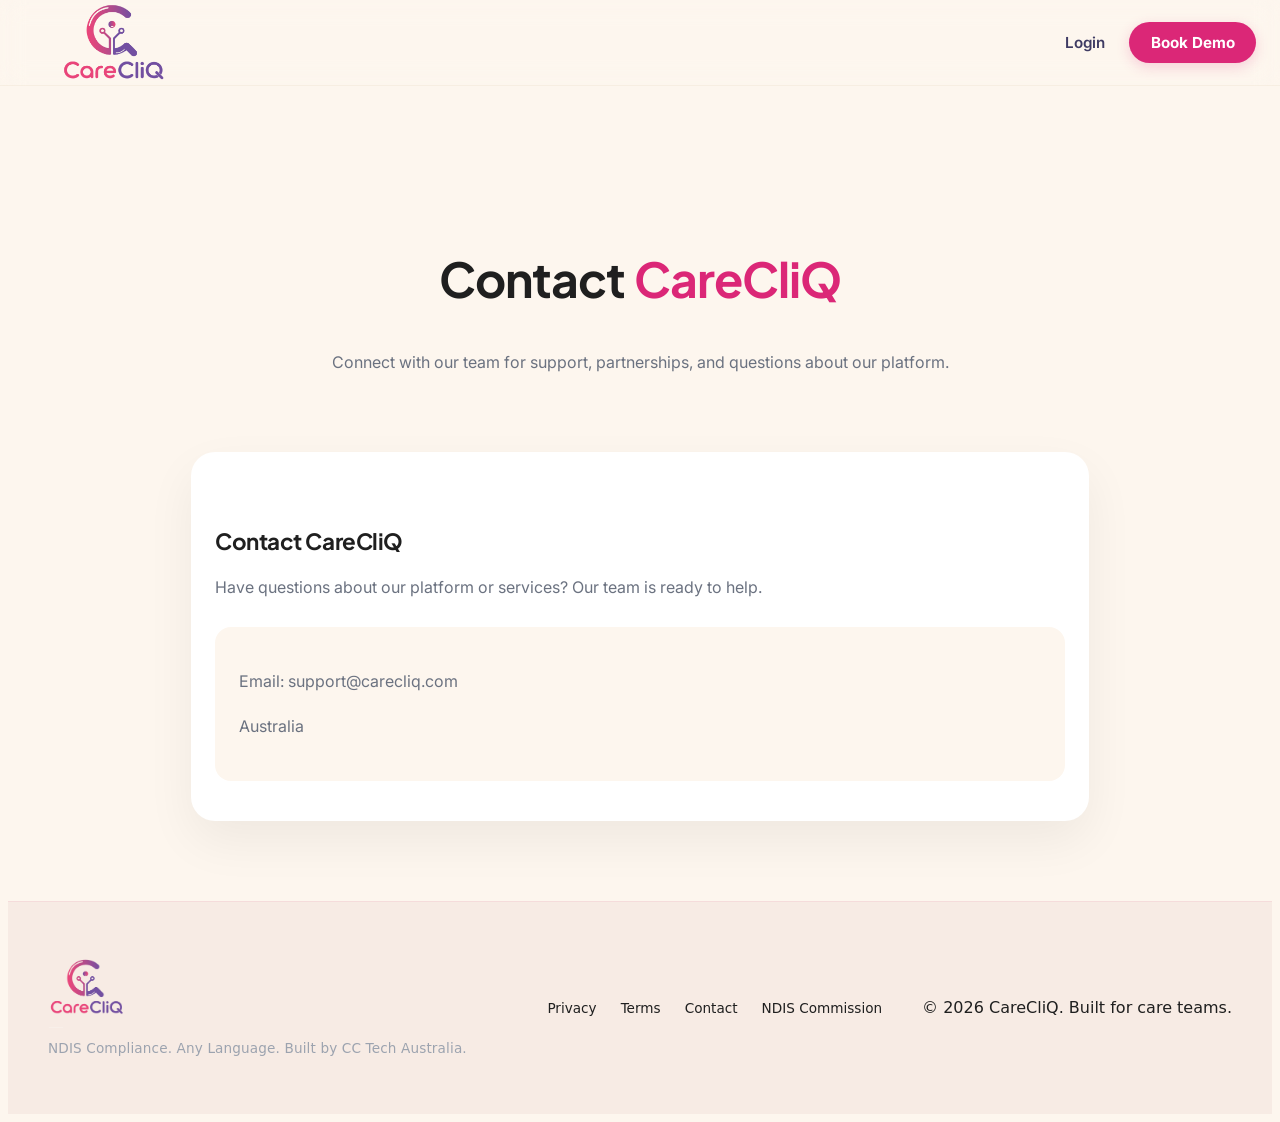
==== contact.html @ b4a58414 "Deploy CareCliQ frontend" ====
<!DOCTYPE html>
<html lang="en">
<head>
<meta charset="UTF-8">
<meta name="viewport" content="width=device-width, initial-scale=1.0">

<title>Privacy Policy | CareCliQ</title>

<link rel="stylesheet" href="styles.css">

<link href="https://fonts.googleapis.com/css2?family=Inter:wght@300;400;500;600&family=Plus+Jakarta+Sans:wght@400;500;600;700&display=swap" rel="stylesheet">

</head>

<body>

<header class="carecliq-master-header">
  <div class="header-container">
    
   <a href="#" class="header-logo" aria-label="CareCliQ Home">
    <img src="./images/logo2.png" alt="CareCliQ Logo" class="header-logo-img">
</a>
    <!-- Mobile Menu Hamburger Button Toggle Trigger -->
    <button class="mobile-menu-trigger" aria-label="Toggle Navigation Menu" aria-expanded="false" id="menuTrigger">
      <span class="hamburger-bar"></span>
      <span class="hamburger-bar"></span>
      <span class="hamburger-bar"></span>
    </button>
      
      <div class="nav-actions-right">
         <a href="login.html" class="btn-login-link">
    Login
  </a>

  <a href="book-demo.html" class="btn-action-pill">
    Book Demo
  </a>
      </div>
    </nav>

  </div>
</header>


<main class="info-page">

<section class="info-hero">

<h1>
Contact
<span>CareCliQ</span>
</h1>

<p>
Connect with our team for support, partnerships, and questions about our platform.
</p>

</section>

<section class="info-content">

<h2>Contact CareCliQ</h2>

<p>
Have questions about our platform or services? Our team is ready to help.
</p>


<div class="contact-card">

<p>
Email:
support@carecliq.com
</p>


<p>
Australia
</p>


</div>


</section>

</main>

<footer class="carecliq-master-footer">
  <div class="footer-container">
    
    <!-- Polished Left Layout Column Block -->
    <div class="footer-left-brand">

      <a href="#" class="footer-logo" aria-label="CareCliQ Home">
        <img src="./images/logo2.png" alt="CareCliQ Logo" class="footer-logo-img">
      </a>

      <span class="footer-em-dash">&mdash;</span>

      <p class="footer-compliance-text">
        NDIS Compliance. Any Language. Built by CC Tech Australia.
      </p>

    </div>

    <!-- Right Navigation Links & Copyright -->
    <div class="footer-right-links">
     <nav class="footer-nav" aria-label="Footer Links">
  <a href="privacy.html">Privacy</a>
  <a href="terms.html">Terms</a>
  <a href="contact.html">Contact</a>
  <a href="ndis-commission.html" class="highlight-link">NDIS Commission</a>
</nav>

      <div class="footer-bottom">
        <p>&copy; 2026 CareCliQ. Built for care teams.</p>
      </div>
    </div>

  </div>
</footer>

</body>
</html>
---- styles.css ----
body {
  scroll-behavior: smooth;
}

html {
  scroll-behavior: smooth;
}
.section {
  opacity: 0;
  transform: translateY(24px);
  transition: all 0.8s ease;
}

.section.show {
  opacity: 1;
  transform: translateY(0);
}

.card-hover {
  transition: all 0.3s ease;
}

.card-hover:hover {
  transform: translateY(-6px);
}

.card-hover {
  transition: all 0.35s ease;
}

.card-hover:hover {
  transform: translateY(-8px);
  box-shadow: 0 20px 40px rgba(0,0,0,0.08);
}

body {
  font-family: Inter, system-ui;
  background: #FDF6EE;
  color: #1F1F1F;
}

section {
  scroll-margin-top: 100px;
}

section {
  padding-top: 7rem;
  padding-bottom: 7rem;
}

h1, h2, h3 {
  letter-spacing: -0.02em;
}

p {
  line-height: 1.7;
}

.card-hover {
  transition: all 0.25s ease;
}

.card-hover:hover {
  transform: translateY(-4px);
}

html {
  scroll-behavior: smooth;
}

body {
  -webkit-font-smoothing: antialiased;
  -moz-osx-font-smoothing: grayscale;
  background: #FDF6EE;
  color: #1F1F1F;
}

.card-hover{
    transition: all .35s ease;
}

.card-hover:hover{
    transform: translateY(-8px);
    box-shadow:0 20px 40px rgba(0,0,0,.08);
}

@keyframes float{

0%{
transform:translateY(0px);
}

50%{
transform:translateY(-8px);
}

100%{
transform:translateY(0px);
}

}

.hero-image{

animation:float 6s ease-in-out infinite;

}

.fade-up{

opacity:0;

transform:translateY(40px);

transition:1s;

}

.fade-up.show{

opacity:1;

transform:translateY(0);

}

button{

transition:.3s;

}

button:hover{

transform:translateY(-2px);

}

/* Hero Container Configuration */
.hero-container {
  position: relative;
  width: 100%;
  min-height: 100vh;
  display: flex;
  align-items: center;
  justify-content: center;
  padding: 2rem;
  box-sizing: border-box;
  overflow: hidden;
  font-family: 'Segoe UI', Tahoma, Geneva, Verdana, sans-serif; /* Fallback font */
}

/* Background Video Sizing */
.bg-video {
  position: absolute;
  top: 0;
  left: 0;
  width: 100%;
  height: 100%;
  object-fit: cover;
  z-index: -2;
}

/* Tinted Mask for Professional Contrast */
.video-overlay {
  position: absolute;
  top: 0;
  left: 0;
  width: 100%;
  height: 100%;
  background: linear-gradient(135deg, rgba(15, 23, 42, 0.9) 30%, rgba(15, 23, 42, 0.6) 100%);
  z-index: -1;
}

/* Content Frame */
.hero-content {
  max-width: 900px;
  width: 100%;
  text-align: center;
  padding: 1rem;
  color: #ffffff;
}

/* Typography Scale */
.brand-tag {
  color: #ec4899; /* Pink Accent color from your palette */
  font-size: 0.875rem;
  text-transform: uppercase;
  letter-spacing: 0.15em;
  font-weight: 700;
  margin-bottom: 1.5rem;
}

.hero-heading {
  font-size: clamp(2.5rem, 5vw, 4.5rem); /* Responsive sizing for desktop & mobile */
  font-weight: 800;
  line-height: 1.15;
  letter-spacing: -0.02em;
  margin-bottom: 1.5rem;
}

/* Color Gradient Accent for Keywords */
.hero-heading span {
  background: linear-gradient(to right, #38bdf8, #ec4899);
  -webkit-background-clip: text;
  -webkit-text-fill-color: transparent;
}

.hero-description {
  font-size: clamp(1.1rem, 2vw, 1.25rem);
  line-height: 1.7;
  color: #cbd5e1; /* Soft gray for comfortable reading over video */
  max-width: 720px;
  margin: 0 auto 2.5rem auto;
}

/* Button UI Components */
.cta-group {
  display: flex;
  gap: 1rem;
  justify-content: center;
  flex-wrap: wrap;
}

.btn {
  display: inline-block;
  padding: 0.875rem 2rem;
  font-size: 1rem;
  font-weight: 600;
  border-radius: 50px;
  text-decoration: none;
  transition: all 0.2s ease-in-out;
}

.btn-primary {
  background-color: #ec4899;
  color: #ffffff;
  box-shadow: 0 4px 14px rgba(236, 72, 153, 0.4);
}

.btn-primary:hover {
  background-color: #db2777;
  transform: translateY(-2px);
}

.btn-secondary {
  background-color: rgba(255, 255, 255, 0.1);
  color: #ffffff;
  backdrop-filter: blur(4px);
  border: 1px solid rgba(255, 255, 255, 0.2);
}

.btn-secondary:hover {
  background-color: rgba(255, 255, 255, 0.2);
  transform: translateY(-2px);
}

/* Base Layout and Typography Wrap */
.features-section {
  max-width: 1140px;
  margin: 0 auto;
  padding: 5rem 2rem;
  font-family: 'Segoe UI', Tahoma, Geneva, Verdana, sans-serif;
}

/* Header Text Styles */
.section-header {
  text-align: center;
  max-width: 720px;
  margin: 0 auto 4rem auto;
}

.section-tag {
  color: #db2777; /* CareCliQ Brand Pink Accent */
  font-size: 0.85rem;
  text-transform: uppercase;
  letter-spacing: 0.12em;
  font-weight: 700;
  margin-bottom: 1rem;
}

.section-title {
  font-size: clamp(2rem, 3.5vw, 2.5rem);
  font-weight: 700;
  color: #0f172a; /* Soft Charcoal */
  line-height: 1.25;
  margin-bottom: 1.25rem;
  letter-spacing: -0.01em;
}

.section-subtitle {
  font-size: 1.1rem;
  color: #475569;
  line-height: 1.6;
}

/* Main Cards Stack Setup */
.cards-grid {
  display: flex;
  flex-direction: column;
  gap: 3.5rem; /* Spacious grid gaps for clean separation */
}

/* Card Wrapper Layout Structure */
.feature-card {
  display: grid;
  grid-template-columns: 1.1fr 0.9fr;
  gap: 4rem;
  background-color: #ffffff; /* Floating White Cards */
  border: 1px solid rgba(219, 39, 119, 0.08); /* Tiny pink border hue */
  border-radius: 20px;
  padding: 3.5rem;
  align-items: center;
  box-shadow: 0 10px 40px -10px rgba(15, 23, 42, 0.04), 0 1px 3px rgba(15, 23, 42, 0.02);
  transition: transform 0.4s cubic-bezier(0.16, 1, 0.3, 1), box-shadow 0.4s ease;
}

/* Professional Card Hover Dynamics */
.feature-card:hover {
  transform: translateY(-5px);
  box-shadow: 0 20px 50px -12px rgba(15, 23, 42, 0.08);
}

/* Alternating Grid Arrangement Rules (Odd / Even flips) */
.feature-card:nth-child(even) {
  grid-template-columns: 0.9fr 1.1fr;
}
.feature-card:nth-child(even) .card-info {
  grid-column: 2;
}
.feature-card:nth-child(even) .card-video-frame {
  grid-column: 1;
  grid-row: 1;
}

/* Card Content Details */
.card-info {
  display: flex;
  flex-direction: column;
  align-items: flex-start;
}

.icon-badge {
  width: 44px;
  height: 44px;
  border-radius: 10px;
  display: flex;
  align-items: center;
  justify-content: center;
  margin-bottom: 1.5rem;
}

.icon-badge svg {
  width: 22px;
  height: 22px;
}

.icon-pink {
  background-color: rgba(219, 39, 119, 0.1);
  color: #db2777;
}

.icon-green {
  background-color: rgba(22, 163, 74, 0.1);
  color: #16a34a;
}

.icon-blue {
  background-color: rgba(37, 99, 235, 0.1);
  color: #2563eb;
}

.card-heading {
  font-size: 1.5rem;
  font-weight: 700;
  color: #0f172a;
  line-height: 1.3;
  margin-bottom: 1rem;
  letter-spacing: -0.01em;
}

.card-description {
  font-size: 1rem;
  color: #475569;
  line-height: 1.65;
  margin-bottom: 2rem;
}

/* Soft Pill Tags */
.badge {
  display: inline-block;
  padding: 0.45rem 1.1rem;
  font-size: 0.75rem;
  font-weight: 700;
  text-transform: uppercase;
  letter-spacing: 0.05em;
  border-radius: 30px;
  background-color: rgba(219, 39, 119, 0.08);
  color: #db2777;
  border: 1px solid rgba(219, 39, 119, 0.2);
}

/* Video Frame Viewports */
.card-video-frame {
  position: relative;
  width: 100%;
  aspect-ratio: 4 / 3;
  background-color: #f8fafc;
  border-radius: 12px;
  overflow: hidden;
  border: 1px solid rgba(15, 23, 42, 0.06);
}

.card-video-frame video {
  width: 100%;
  height: 100%;
  object-fit: cover;
  display: block;
}

/* Mobile Breakpoints */
@media (max-width: 968px) {
  .feature-card, .feature-card:nth-child(even) {
    grid-template-columns: 1fr;
    padding: 2.5rem;
    gap: 2.5rem;
  }
  
  .feature-card:nth-child(even) .card-info {
    grid-column: 1;
  }
  
  .feature-card:nth-child(even) .card-video-frame {
    grid-column: 1;
    grid-row: auto;
  }
}

/* Section Canvas Layout Configuration */
.process-section {
  max-width: 1140px;
  margin: 0 auto;
  padding: 6rem 2rem;
  font-family: 'Segoe UI', Tahoma, Geneva, Verdana, sans-serif;
}

/* Header Typography Arrangement */
.process-header {
  text-align: center;
  margin-bottom: 5rem;
}

.process-tag {
  color: #db2777; /* CareCliQ Brand Pink Accent */
  font-size: 0.85rem;
  text-transform: uppercase;
  letter-spacing: 0.15em;
  font-weight: 700;
  margin-bottom: 0.75rem;
}

.process-title {
  font-size: clamp(2.25rem, 4vw, 3rem);
  font-weight: 700;
  color: #0f172a; /* Clean deep slate text color */
  letter-spacing: -0.01em;
}

/* Vertical Stacking Engine Track */
.steps-stack-track {
  display: flex;
  flex-direction: column;
  /* Adds plenty of scroll runway runway space so cards stay visible as you scroll */
  gap: 12vh; 
  padding-bottom: 10vh;
}

/* Outer Sticky Frame Wrapper */
.step-card-wrapper {
  position: sticky;
  /* Sets the dynamic top padding where cards lock and stack as you scroll down */
  top: 15vh; 
  width: 100%;
}

/* Split-Screen Card Structure Inside the Stacking Stack */
.step-card-inner {
  display: grid;
  grid-template-columns: 1fr 1fr; /* Balanced 50/50 visual distribution */
  gap: 3.5rem;
  background-color: #ffffff; /* Premium white floating card */
  border: 1px solid rgba(219, 39, 119, 0.06);
  border-radius: 24px;
  padding: 3rem;
  align-items: center;
  /* Premium drop shadow system to give depth to stacked frames */
  box-shadow: 0 30px 60px -15px rgba(15, 23, 42, 0.05),
              0 1px 3px rgba(15, 23, 42, 0.01);
}

/* Card Content Details Layout */
.step-card-content {
  display: flex;
  gap: 1.5rem;
  align-items: flex-start;
}

/* Large Sequence Digits */
.step-number {
  font-size: 2.5rem;
  font-weight: 800;
  color: rgba(219, 39, 119, 0.18); /* Elegant, soft dark pink sequence label */
  line-height: 1;
}

.step-heading {
  font-size: 1.4rem;
  font-weight: 700;
  color: #0f172a;
  margin-bottom: 0.75rem;
  letter-spacing: -0.01em;
}

.step-description {
  font-size: 1rem;
  color: #475569;
  line-height: 1.65;
}

/* Individual Video Viewports Built-In per Card */
.step-card-video {
  position: relative;
  width: 100%;
  aspect-ratio: 16 / 10; /* Sleek, wide landscape framing for desktop screenshots */
  background-color: #f8fafc;
  border-radius: 14px;
  overflow: hidden;
  border: 1px solid rgba(15, 23, 42, 0.06);
}

.step-card-video video {
  width: 100%;
  height: 100%;
  object-fit: cover;
  display: block;
}

/* Soft fine premium highlight framing stroke */
.video-accent-glow {
  position: absolute;
  inset: 0;
  border-radius: 14px;
  border: 1px solid rgba(219, 39, 119, 0.06);
  pointer-events: none;
}

/* Responsive Adaptive Fluid Rules for Smartphones */
@media (max-width: 968px) {
  .steps-stack-track {
    gap: 2.5rem;
    padding-bottom: 0;
  }
  
  /* Disable the sticky overlay card stacking logic on mobile screens to safeguard content truncation */
  .step-card-wrapper {
    position: relative;
    top: 0;
  }
  
  .step-card-inner {
    grid-template-columns: 1fr; /* Flips card internal structure to vertical columns */
    padding: 2.25rem;
    gap: 2rem;
  }
  
  .step-card-content {
    gap: 1.25rem;
  }
}

/* Container holding the background video and content */
.story-video-hero {
  position: relative;
  width: 100%;
  min-height: 100vh; /* Takes full window height */
  display: flex;
  align-items: center;
  justify-content: center;
  padding: 4rem 2rem;
  box-sizing: border-box;
  overflow: hidden;
  font-family: 'Segoe UI', Tahoma, Geneva, Verdana, sans-serif;
}

/* Background Video Setup */
.story-bg-video {
  position: absolute;
  top: 0;
  left: 0;
  width: 100%;
  height: 100%;
  object-fit: cover; /* Forces video to crop cleanly without stretching */
  z-index: -2;
}

/* Tinted Contrast Mask */
.story-video-overlay {
  position: absolute;
  top: 0;
  left: 0;
  width: 100%;
  height: 100%;
  /* Deep blend from 92% slate to 70% slate to ensure readability of white text */
  background: linear-gradient(135deg, rgba(15, 23, 42, 0.92) 30%, rgba(15, 23, 42, 0.7) 100%);
  z-index: -1;
}

/* Content Wrapper (Reduced Width for Elegant Vertical Line Breakups) */
.story-content-box {
  max-width: 680px; /* Snug width to make large typography look premium */
  width: 100%;
  text-align: center;
  color: #ffffff; /* Flipped to white for dark video backdrop */
}

/* Typography Scale */
.story-tag {
  color: #ec4899; /* Core CareCliQ pink tint */
  font-size: 0.85rem;
  text-transform: uppercase;
  letter-spacing: 0.15em;
  font-weight: 700;
  margin-bottom: 1.5rem;
}

.story-heading {
  font-size: clamp(2.25rem, 4.5vw, 3.75rem); /* Dynamically shrinks cleanly on mobile screens */
  font-weight: 800;
  line-height: 1.15;
  letter-spacing: -0.02em;
  margin-bottom: 2rem;
}

/* Highlight dynamic splash keyword color accent */
.story-heading span {
  background: linear-gradient(to right, #38bdf8, #ec4899);
  -webkit-background-clip: text;
  -webkit-text-fill-color: transparent;
}

/* Double Copy Block Sizing */
.story-paragraphs {
  display: flex;
  flex-direction: column;
  gap: 1.25rem; /* Separates the two narrative copy paragraphs smoothly */
  max-width: 580px;
  margin: 0 auto;
}

.story-paragraphs p {
  font-size: clamp(1rem, 1.8vw, 1.15rem);
  line-height: 1.7;
  color: #cbd5e1; /* Soft gray for high reading comfort over videos */
}

/* Responsive Adaptive Sizing Overrides */
@media (max-width: 768px) {
  .story-video-hero {
    padding: 3rem 1.5rem;
    min-height: auto; /* Drops full vertical height requirement on small mobile windows */
  }
  
  .story-paragraphs p {
    text-align: left; /* Left aligning long stories makes it much easier to read on mobile screens */
  }
}

/* Base Layout and Workspace Wrapper */
.roles-section {
  max-width: 1140px;
  margin: 0 auto;
  padding: 5rem 2rem;
  font-family: 'Segoe UI', Tahoma, Geneva, Verdana, sans-serif;
}

/* Header Text Styles */
.roles-header {
  text-align: center;
  max-width: 800px;
  margin: 0 auto 4.5rem auto;
}

.roles-tag {
  color: #db2777;
  font-size: 0.85rem;
  text-transform: uppercase;
  letter-spacing: 0.15em;
  font-weight: 700;
  margin-bottom: 1.25rem;
}

.roles-title {
  font-size: clamp(2.25rem, 4.5vw, 3.25rem);
  font-weight: 700;
  color: #0f172a;
  line-height: 1.15;
  letter-spacing: -0.02em;
}

/* Two Column Layout Grid */
.roles-grid {
  display: grid;
  grid-template-columns: 1fr 1fr;
  gap: 2.5rem;
  margin-bottom: 3.5rem;
}

/* Unified Card Configurations */
.role-card {
  background-color: #ffffff;
  border-radius: 28px;
  overflow: hidden;
  box-shadow: 0 10px 30px -10px rgba(15, 23, 42, 0.04);
  transition: transform 0.3s ease, box-shadow 0.3s ease;
}

.role-card:hover {
  transform: translateY(-4px);
  box-shadow: 0 20px 40px -15px rgba(15, 23, 42, 0.08);
}

.card-blue {
  border: 1px solid rgba(37, 99, 235, 0.12);
}

.card-pink {
  border: 1px solid rgba(219, 39, 119, 0.12);
}

/* Image Presentation Area */
.card-image-wrapper {
  width: 100%;
  aspect-ratio: 16 / 9;
  overflow: hidden;
  background-color: #e2e8f0;
}

.card-img {
  width: 100%;
  height: 100%;
  object-fit: cover;
  display: block;
}

/* Content Details Space */
.card-body {
  padding: 3rem 2.5rem;
}

.role-heading {
  font-size: 1.75rem;
  font-weight: 700;
  margin-bottom: 0.5rem;
  letter-spacing: -0.01em;
}

.heading-blue {
  color: #2563eb;
}

.heading-pink {
  color: #db2777;
}

.role-subheading {
  font-size: 1rem;
  color: #64748b;
  margin-bottom: 2.5rem;
}

/* Checklist Styling */
.features-list {
  list-style: none;
  padding: 0;
  margin: 0;
  display: flex;
  flex-direction: column;
  gap: 1.25rem;
}

.list-item {
  display: flex;
  align-items: center; /* Vertically centers the text with the rounded boundary box */
  gap: 1.15rem;
  font-size: 1.05rem;
  color: #334155;
  line-height: 1.4;
}

/* 🎯 The New Bullet Boundary Container */
.icon-boundary {
  width: 28px;
  height: 28px;
  border-radius: 50%;
  display: flex;
  align-items: center;
  justify-content: center;
  flex-shrink: 0; /* Prevents circles from compressing on smaller dimensions */
}

/* Color Backdrops with Soft Opacity */
.boundary-blue {
  background-color: rgba(37, 99, 235, 0.08);
  color: #2563eb;
}

.boundary-pink {
  background-color: rgba(219, 39, 119, 0.08);
  color: #db2777;
}

.check-icon {
  width: 14px;
  height: 14px;
}

/* Bottom Privacy Note Styling */
.roles-disclaimer {
  text-align: center;
  font-size: 0.95rem;
  color: #64748b;
  font-style: italic;
  max-width: 800px;
  margin: 0 auto;
  line-height: 1.6;
}

/* Mobile Breakpoints */
@media (max-width: 968px) {
  .roles-grid {
    grid-template-columns: 1fr;
    gap: 2rem;
    margin-bottom: 2.5rem;
  }

  .card-body {
    padding: 2.25rem 1.75rem;
  }
}

:root {
  --bg-cream: #faf6f0;
  --brand-pink: #db2777;
  --text-dark: #1e1b4b;
  --text-muted: #4b5563;
  --card-shadow: 0 20px 40px -10px rgba(30, 27, 75, 0.05), 0 1px 3px 0 rgba(0, 0, 0, 0.01);
}

.carecliq-scatter-section {
  padding: 100px 24px;
  font-family: system-ui, -apple-system, sans-serif;
  /* CRITICAL FIX: Removed overflow: hidden to stop clipping sticky components */
}

.scatter-container {
  max-width: 1200px;
  margin: 0 auto;
  display: grid;
  grid-template-columns: 320px 1fr;
  gap: 64px;
  align-items: start;
}

/* Left Sidebar Text Header */
.scatter-sticky-sidebar {
  position: sticky;
  top: 120px;
  z-index: 10;
}

.scatter-sticky-sidebar .sub-badge {
  color: var(--brand-pink);
  font-size: 0.85rem;
  font-weight: 700;
  text-transform: uppercase;
  letter-spacing: 0.1em;
  display: inline-block;
  margin-bottom: 12px;
}

.scatter-sticky-sidebar h2 {
  font-size: 2.5rem;
  color: var(--text-dark);
  font-weight: 800;
  margin: 0 0 16px 0;
  line-height: 1.1;
}

.scatter-sticky-sidebar p {
  color: var(--text-muted);
  font-size: 1rem;
  line-height: 1.6;
}

/* Right Column: Natural Flow Container */
.scatter-runway {
  display: flex;
  flex-direction: column;
  gap: 32px; /* Smooth, natural spacing between the cards */
  width: 100%;
}

/* Base Card Styling - Compact Size Lock */
.scatter-card {
  background: #ffffff;
  border-radius: 20px;
  padding: 32px;
  box-shadow: var(--card-shadow);
  border: 1px solid rgba(0, 0, 0, 0.02);
  width: 100%;
  max-width: 620px; /* Locks card size neatly */
  box-sizing: border-box;
  display: grid;
  grid-template-columns: 150px 1fr;
  gap: 24px;
  align-items: center;
  
  /* Smooth scroll transformation properties */
  opacity: 0;
  transform: translateY(40px);
  transition: all 0.6s cubic-bezier(0.215, 0.61, 0.355, 1);
}

/* Scattered alignment rules when cards arrive */
.scatter-card.visible.card-pos-1 {
  opacity: 1;
  transform: translateX(0) translateY(0);
}

.scatter-card.visible.card-pos-2 {
  opacity: 1;
  transform: translateX(40px) translateY(0); /* Shifts second card nicely to the right */
  margin-left: auto;
}

.scatter-card.visible.card-pos-3 {
  opacity: 1;
  transform: translateX(-20px) translateY(0); /* Shifts third card slightly to the left */
}

/* Inner Layout Components */
.card-visual-wrapper { display: flex; flex-direction: column; gap: 12px; }
.avatar-placeholder { width: 100%; aspect-ratio: 1 / 1; border-radius: 12px; background-color: #e5e7eb; }

.play-audio-btn {
  background: var(--bg-cream); border: 1px solid rgba(0, 0, 0, 0.05);
  padding: 8px 12px; border-radius: 30px; display: flex;
  align-items: center; justify-content: space-between; cursor: pointer;
  font-size: 0.75rem; font-weight: 600; color: var(--text-dark);
}

.play-icon-dot {
  background: var(--brand-pink); color: #ffffff; width: 16px; height: 16px;
  border-radius: 50%; display: flex; align-items: center; justify-content: center; font-size: 0.5rem;
}

.story-main-quote { font-size: 1.05rem; line-height: 1.5; color: var(--text-dark); font-weight: 500; margin: 0 0 12px 0; }
.profile-attribution h3 { font-size: 1rem; margin: 0 0 2px 0; color: var(--text-dark); }
.profile-attribution p { font-size: 0.8rem; color: var(--text-muted); margin: 0; }

/* Responsive break for small screens */
@media (max-width: 968px) {
  .scatter-container { grid-template-columns: 1fr; gap: 40px; }
  .scatter-card { grid-template-columns: 1fr; max-width: 100%; transform: none !important; opacity: 1 !important; margin-left: 0 !important; }
}

.carecliq-scatter-section {
  background-color: var(--bg-cream);
  padding: 100px 24px;
  font-family: system-ui, -apple-system, sans-serif;
}

.scatter-container {
  max-width: 1200px;
  margin: 0 auto;
  display: grid;
  grid-template-columns: 320px 1fr;
  gap: 64px;
  align-items: start;
}

/* Sidebar Styling */
.scatter-sticky-sidebar {
  position: sticky;
  top: 120px;
  z-index: 10;
}

.scatter-sticky-sidebar .sub-badge {
  color: var(--brand-pink);
  font-size: 0.85rem;
  font-weight: 700;
  text-transform: uppercase;
  letter-spacing: 0.1em;
  display: inline-block;
  margin-bottom: 12px;
}

.scatter-sticky-sidebar h2 {
  font-size: 2.5rem;
  color: var(--text-dark);
  font-weight: 800;
  margin: 0 0 16px 0;
  line-height: 1.1;
}

.scatter-sticky-sidebar p {
  color: var(--text-muted);
  font-size: 1rem;
  line-height: 1.6;
}

.scatter-runway {
  display: flex;
  flex-direction: column;
  gap: 32px;
  width: 100%;
}

/* Base Card Configuration */
.scatter-card {
  background: #ffffff;
  border-radius: 20px;
  padding: 32px;
  box-shadow: var(--human-shadow);
  border: 1px solid rgba(139, 92, 26, 0.04);
  width: 100%;
  max-width: 620px;
  box-sizing: border-box;
  display: grid;
  grid-template-columns: 150px 1fr;
  gap: 24px;
  align-items: center;
  cursor: pointer;
  
  /* Initial scroll targets before intersection loads */
  opacity: 0;
  transform: translateY(40px);
  
  /* Triple-property transition handles scroll entry + hover/tap balances cleanly */
  transition: opacity 0.6s ease, transform 0.4s var(--transition-human), box-shadow 0.4s ease, border-color 0.4s ease;
}

/* Scroll Visibility Hooks */
.scatter-card.visible.card-pos-1 { opacity: 1; transform: translateX(0) translateY(0); }
.scatter-card.visible.card-pos-2 { opacity: 1; transform: translateX(40px) translateY(0); margin-left: auto; }
.scatter-card.visible.card-pos-3 { opacity: 1; transform: translateX(-20px) translateY(0); }

/* --- 👆 HOVER & TAP ACTIVE ENGINE --- */
/* Combines classic hover states with touch/focus actions safely */
.scatter-card.visible:hover,
.scatter-card.visible:focus-within,
.scatter-card.visible.active-tap {
  box-shadow: var(--human-shadow-active);
  border-color: rgba(219, 39, 119, 0.2);
  outline: none;
}

/* Maintains directional offset parameters while floating upward */
.scatter-card.visible.card-pos-1:hover, .scatter-card.visible.card-pos-1.active-tap { transform: translateX(0) translateY(-8px); }
.scatter-card.visible.card-pos-2:hover, .scatter-card.visible.card-pos-2.active-tap { transform: translateX(40px) translateY(-8px); }
.scatter-card.visible.card-pos-3:hover, .scatter-card.visible.card-pos-3.active-tap { transform: translateX(-20px) translateY(-8px); }

/* Visual Layout Profiles */
.card-visual-wrapper {
  display: flex;
  flex-direction: column;
  gap: 12px;
}

/* Avatar Frame Image Masking */
.avatar-frame {
  width: 100%;
  aspect-ratio: 1 / 1;
  border-radius: 12px;
  overflow: hidden;
  background-color: #f3ede4;
}

.story-avatar {
  width: 100%;
  height: 100%;
  object-fit: cover;
  display: block;
  transition: transform 0.4s var(--transition-human);
}

/* Zooms photo gently when card state activates */
.scatter-card:hover .story-avatar,
.scatter-card:focus-within .story-avatar,
.scatter-card.active-tap .story-avatar {
  transform: scale(1.06);
}

/* Button & Text Component Micro-Styles */
.play-audio-btn {
  background: var(--bg-cream);
  border: 1px solid rgba(139, 92, 26, 0.08);
  padding: 8px 12px;
  border-radius: 30px;
  display: flex;
  align-items: center;
  justify-content: space-between;
  cursor: pointer;
  font-size: 0.75rem;
  font-weight: 600;
  color: var(--text-dark);
  transition: all 0.3s ease;
}

.play-audio-btn:hover {
  background: #ffffff;
  border-color: var(--brand-pink);
}

.play-icon-dot {
  background: var(--brand-pink);
  color: #ffffff;
  width: 16px;
  height: 16px;
  border-radius: 50%;
  display: flex;
  align-items: center;
  justify-content: center;
  font-size: 0.5rem;
}

.story-main-quote { font-size: 1.05rem; line-height: 1.5; color: var(--text-dark); font-weight: 500; margin: 0 0 12px 0; }
.profile-attribution h3 { font-size: 1rem; margin: 0 0 2px 0; color: var(--text-dark); }
.profile-attribution p { font-size: 0.8rem; color: var(--text-muted); margin: 0; }

@media (max-width: 968px) {
  .scatter-container { grid-template-columns: 1fr; gap: 40px; }
  .scatter-card { grid-template-columns: 1fr; max-width: 100%; margin-left: 0 !important; }
  /* Simpler flat hover on mobile screen sizes */
  .scatter-card.visible:hover, .scatter-card.visible.active-tap { transform: translateY(-4px); }
}

.carecliq-translation-section {
  padding: 120px 24px;
  font-family: system-ui, -apple-system, sans-serif;
}

.translation-wrapper {
  max-width: 1200px;
  margin: 0 auto;
}

/* --- Section Header Styling --- */
.translation-header {
  text-align: center;
  max-width: 720px;
  margin: 0 auto 64px auto;
}

.translation-header .badge-accent {
  color: var(--brand-pink);
  font-size: 0.85rem;
  font-weight: 700;
  text-transform: uppercase;
  letter-spacing: 0.1em;
  display: inline-block;
  margin-bottom: 16px;
}

.translation-header h2 {
  font-size: 2.85rem;
  color: var(--text-dark);
  font-weight: 700;
  line-height: 1.15;
  letter-spacing: -0.02em;
  margin: 0 0 20px 0;
}

.translation-header h2 .accent-text {
  color: var(--brand-pink);
}

.translation-header p {
  color: var(--text-muted);
  font-size: 1.125rem;
  line-height: 1.6;
  margin: 0;
}

/* --- Main Translation Display Cards Layout --- */
.translation-display-grid {
  display: grid;
  grid-template-columns: 1fr 140px 1fr;
  align-items: center;
  gap: 24px;
  margin-bottom: 56px;
}

.translation-card {
  background: #ffffff;
  border-radius: 24px;
  padding: 40px;
  box-shadow: var(--human-lift-shadow);
  border: 1px solid var(--warm-border);
  min-height: 280px;
  display: flex;
  flex-direction: column;
  justify-content: space-between;
  transition: transform 0.4s var(--transition-human), box-shadow 0.4s ease;
}

.translation-card:hover {
  transform: translateY(-4px);
}

/* Highlight the final compliant output note subtly */
.output-pane {
  border-color: rgba(219, 39, 119, 0.15);
  background: linear-gradient(#ffffff, #ffffff) padding-box, 
              linear-gradient(135deg, rgba(219,39,119,0.1), rgba(139,92,26,0.05)) border-box;
}

/* Card Header Components */
.card-meta {
  display: flex;
  justify-content: space-between;
  align-items: center;
  margin-bottom: 28px;
}

.panel-tag {
  font-size: 0.75rem;
  font-weight: 700;
  text-transform: uppercase;
  letter-spacing: 0.05em;
}

.tag-input { color: var(--text-muted); }
.tag-output { color: var(--brand-pink); }

.status-pulse-dot {
  width: 8px;
  height: 8px;
  background-color: #10b981;
  border-radius: 50%;
  box-shadow: 0 0 0 0 rgba(16, 185, 129, 0.4);
  animation: pulseTracking 2s infinite;
}

@keyframes pulseTracking {
  0% { transform: scale(0.95); box-shadow: 0 0 0 0 rgba(16, 185, 129, 0.5); }
  70% { transform: scale(1); box-shadow: 0 0 0 8px rgba(16, 185, 129, 0); }
  100% { transform: scale(0.95); box-shadow: 0 0 0 0 rgba(16, 185, 129, 0); }
}

.compliance-badge {
  background-color: rgba(219, 39, 119, 0.06);
  color: var(--brand-pink);
  padding: 4px 12px;
  border-radius: 50px;
  font-size: 0.75rem;
  font-weight: 700;
}

/* Card Content Area styling */
.trans-text {
  font-size: 1.25rem;
  line-height: 1.6;
  color: var(--text-dark);
  font-weight: 500;
  margin: 0;
  transition: opacity 0.3s ease;
}

.card-footer-note {
  margin-top: 32px;
  font-size: 0.8rem;
  color: #9ca3af;
  border-top: 1px solid rgba(0, 0, 0, 0.04);
  padding-top: 16px;
}

.accent-footer {
  color: rgba(219, 39, 119, 0.7);
}

/* --- Center Routing Connector Line --- */
.translation-flow-connector {
  display: flex;
  flex-direction: column;
  align-items: center;
  justify-content: center;
  text-align: center;
  color: var(--text-muted);
}

.arrow-wrapper {
  width: 48px;
  height: 48px;
  background-color: #ffffff;
  border: 1px solid var(--warm-border);
  border-radius: 50%;
  display: flex;
  align-items: center;
  justify-content: center;
  box-shadow: 0 4px 12px rgba(139, 92, 26, 0.03);
  margin-bottom: 12px;
}

.flow-arrow-svg {
  width: 20px;
  height: 20px;
  color: var(--brand-pink);
}

.flow-micro-label {
  font-size: 0.7rem;
  text-transform: uppercase;
  font-weight: 700;
  letter-spacing: 0.05em;
  color: #9ca3af;
}

/* --- Horizontal Interactive Language Pills --- */
.language-pill-row-scroller {
  width: 100%;
  overflow-x: auto;
  padding: 8px 0;
  scrollbar-width: none; /* Hides raw structural scrollbars on Firefox */
}

.language-pill-row-scroller::-webkit-scrollbar {
  display: none; /* Hides raw structural scrollbars on Chrome/Safari */
}

.language-pill-container {
  display: flex;
  justify-content: center;
  gap: 12px;
  width: max-content;
  margin: 0 auto;
}

.lang-pill {
  background: #ffffff;
  border: 1px solid var(--warm-border);
  padding: 10px 24px;
  border-radius: 100px;
  font-size: 0.9rem;
  font-weight: 600;
  color: var(--text-muted);
  cursor: pointer;
  box-shadow: 0 2px 4px rgba(0, 0, 0, 0.01);
  transition: all 0.3s var(--transition-human);
}

.lang-pill:hover {
  border-color: rgba(219, 39, 119, 0.3);
  color: var(--text-dark);
  transform: translateY(-1px);
}

.lang-pill.active {
  background-color: var(--text-dark);
  border-color: var(--text-dark);
  color: #ffffff;
  box-shadow: 0 10px 20px -8px rgba(30, 27, 75, 0.2);
}

/* --- Responsive Adjustments --- */
@media (max-width: 968px) {
  .translation-display-grid {
    grid-template-columns: 1fr;
    gap: 32px;
  }
  .translation-flow-connector {
    transform: rotate(90deg);
    margin: 8px 0;
  }
  .translation-header h2 {
    font-size: 2.25rem;
  }
  .language-pill-container {
    margin: 0;
    padding: 0 16px;
  }
}

.carecliq-cta-section {
  padding: 140px 24px;
  font-family: system-ui, -apple-system, sans-serif;
  position: relative;
  overflow: hidden;
  text-align: center;
}

.cta-container {
  max-width: 900px;
  margin: 0 auto;
  position: relative;
  z-index: 2;
}

/* --- Soft Ambient Human Backdrop Glow --- */
.ambient-glow-circle {
  position: absolute;
  top: 50%;
  left: 50%;
  transform: translate(-50%, -50%);
  width: 600px;
  height: 600px;
  background: radial-gradient(circle, rgba(219, 39, 119, 0.04) 0%, rgba(250, 246, 240, 0) 70%);
  z-index: 1;
  pointer-events: none;
}

/* --- Typography Structure --- */
.cta-content-wrapper h2 {
  font-size: 3.25rem;
  color: var(--text-dark);
  font-weight: 700;
  line-height: 1.15;
  letter-spacing: -0.03em;
  margin: 0 0 16px 0;
}

.cta-content-wrapper h2 .highlight-text {
  color: var(--text-dark);
  position: relative;
  display: inline-block;
}

/* Soft organic hand-drawn underline simulation */
.cta-content-wrapper h2 .highlight-text::after {
  content: '';
  position: absolute;
  bottom: 4px;
  left: 0;
  width: 100%;
  height: 4px;
  background-color: rgba(219, 39, 119, 0.15);
  border-radius: 2px;
}

.cta-subtext {
  color: var(--text-muted);
  font-size: 1.25rem;
  font-weight: 500;
  margin: 0 0 48px 0;
}

/* --- Inline Organic Input Layout --- */
.cta-organic-form {
  display: flex;
  align-items: center;
  justify-content: center;
  gap: 16px;
  max-width: 780px;
  margin: 0 auto 20px auto;
  background: transparent;
}

.input-pill-group {
  flex: 1;
  max-width: 240px;
  position: relative;
}

.human-input {
  width: 100%;
  background-color: var(--input-bg);
  border: 1px solid rgba(139, 92, 26, 0.08);
  padding: 18px 28px;
  border-radius: 100px; /* Tactile capsule layout style */
  font-size: 1rem;
  color: var(--text-dark);
  outline: none;
  box-shadow: 0 4px 12px rgba(139, 92, 26, 0.02);
  transition: all 0.3s ease;
}

.human-input:focus {
  border-color: var(--brand-pink);
  box-shadow: 0 8px 24px var(--brand-pink-glow), 0 1px 2px rgba(0, 0, 0, 0.01);
  transform: translateY(-1px);
}

/* --- The Sunset Rose Interactive Submit Button --- */
.human-submit-btn {
  background: linear-gradient(135deg, #ec4899 0%, var(--brand-pink) 100%);
  color: #ffffff;
  border: none;
  padding: 18px 36px;
  border-radius: 100px;
  font-size: 1rem;
  font-weight: 700;
  cursor: pointer;
  display: inline-flex;
  align-items: center;
  gap: 12px;
  box-shadow: 0 10px 25px -5px rgba(219, 39, 119, 0.3);
  transition: all 0.4s var(--transition-elastic);
}

.human-submit-btn:hover {
  transform: translateY(-3px) scale(1.02);
  box-shadow: 0 15px 30px -5px rgba(219, 39, 119, 0.45);
}

.human-submit-btn:active {
  transform: translateY(-1px) scale(0.99);
}

.btn-arrow {
  font-size: 1.1rem;
  transition: transform 0.3s var(--transition-elastic);
}

.human-submit-btn:hover .btn-arrow {
  transform: translateX(4px);
}

/* --- Micro-Copy Footnote --- */
.form-disclaimer-note {
  font-size: 0.85rem;
  color: #9ca3af;
  margin: 0;
  letter-spacing: 0.02em;
}

/* --- Responsive Layout Breaks --- */
@media (max-width: 768px) {
  .carecliq-cta-section {
    padding: 100px 16px;
  }
  .cta-content-wrapper h2 {
    font-size: 2.25rem;
  }
  .cta-organic-form {
    flex-direction: column;
    width: 100%;
    gap: 12px;
  }
  .input-pill-group {
    max-width: 100%;
    width: 100%;
  }
  .human-submit-btn {
    width: 100%;
    justify-content: center;
    padding: 18px;
  }
}

.carecliq-master-footer {
  background-color: var(--bg-dark-footer);
  padding: 36px 40px;
  font-family: system-ui, -apple-system, sans-serif;
  /* Subtle warm-tinted top border line separating it from the cream canvas */
  border-top: 1px solid rgba(219, 39, 119, 0.08); 
}

.footer-container {
  max-width: 1300px;
  margin: 0 auto;
  display: flex;
  justify-content: space-between;
  align-items: center;
  gap: 24px;
  padding: 18px 0;
}

.footer-logo {
  display: flex;
  align-items: center;
  text-decoration: none;
  flex-shrink: 0;
}

.footer-logo-img {
  height: 62px;
  width: auto;
  display: block;
  object-fit: contain;
}

.footer-divider {
  color: rgba(255, 255, 255, 0.15);
  font-weight: 300;
}

.footer-em-dash {
  color: rgba(255, 255, 255, 0.2);
  font-size: 1rem;
  font-weight: 300;
  line-height: 1;
  transform: translateY(-1px); /* Perfectly centers the dash vertically between the texts */
  display: inline-block;
}

.footer-compliance-text {
  color: #9ca3af;
  font-size: 0.85rem;
  margin: 0;
  font-weight: 400;
  letter-spacing: 0.01em;
}

/* --- Right Navigation Side --- */
.footer-right-links {
  display: flex;
  align-items: center;
  gap: 40px;
}

.footer-nav {
  display: flex;
  align-items: center;
  gap: 24px;
}

.footer-nav a {
  color: var(--text-footer-muted);
  text-decoration: none;
  font-size: 0.85rem;
  font-weight: 500;
  transition: var(--transition-footer);
}

.footer-nav a:hover {
  color: var(--text-footer-light);
  transform: translateY(-1px); /* Tactile hover lift */
}

/* NDIS link subtle brand color glow integration */
.footer-nav a.highlight-link:hover {
  color: var(--brand-pink);
  text-shadow: 0 0 10px rgba(219, 39, 119, 0.3);
}

.footer-copyright {
  color: rgb(20, 22, 22);
  font-size: 0.8rem;
  margin: 0;
  font-weight: 400;
  white-space: nowrap;
}

/* --- Mobile Breakpoints --- */
@media (max-width: 968px) {
  .footer-container {
    flex-direction: column;
    align-items: flex-start;
    gap: 24px;
    padding: 12px 0;
  }
.footer-left-brand {
  display: flex;
  align-items: baseline; /* CRITICAL FIX: Snaps the text to the exact same horizontal baseline */
  gap: 14px;
}
  .footer-divider {
    display: none;
  }
  .footer-right-links {
    flex-direction: column;
    align-items: flex-start;
    gap: 20px;
    width: 100%;
  }
  .footer-nav {
    flex-wrap: wrap;
    gap: 16px 20px;
  }
}

/* ==========================================================================
   💥 CARECLIQ BULLETPROOF RESPONSIVE HEADER ENGINE
   ========================================================================== */

/* Clear default layout interference margins */
.carecliq-master-header * {
  box-sizing: border-box;
  margin: 0;
  padding: 0;
}

.carecliq-master-header {
  position: fixed;
  top: 0;
  left: 0;
  width: 100% !important; /* Force takeover across the viewport width */
  height: var(--header-height) !important;
  background-color: var(--bg-header-warm) !important;
  backdrop-filter: blur(12px) !important;
  -webkit-backdrop-filter: blur(12px) !important;
  border-bottom: 1px solid rgba(139, 92, 26, 0.05) !important;
  z-index: 99999 !important; /* Ensures it sits above any cascading stack section */
}

/* Flex Container handles element positions natively without fixed widths */
.header-container {
  max-width: 1300px;
  height: 100%;
  margin: 0 auto;
  padding: 0 24px;
  display: flex !important;
  justify-content: space-between !important;
  align-items: center !important;
}

.header-logo {
  transform: translateX(-30px);
}

.header-logo {
  display: flex;
  align-items: center;
  flex-shrink: 0;
  text-decoration: none;
}

.header-logo-img {
    height: 85px !important;
    width: 240px !important;
    object-fit: contain;
    display: block;
}
/* Wrapper isolates navigation runway from action buttons */
.header-navigation-wrapper {
  display: flex !important;
  justify-content: space-between !important;
  align-items: center !important;
  flex: 1 !important;
  margin-left: 48px !important;
}

.nav-links-center {
  display: flex !important;
  gap: 32px !important;
  margin: 0 auto !important; /* Centers links perfectly between branding and actions */
}

.nav-links-center a {
  color: var(--text-dark) !important;
  text-decoration: none !important;
  font-size: 0.95rem !important;
  font-weight: 500 !important;
  opacity: 0.85 !important;
  transition: opacity 0.2s ease !important;
}
.nav-links-center a:hover { opacity: 1 !important; }

.nav-actions-right {
  display: flex !important;
  align-items: center !important;
  gap: 24px !important;
  flex-shrink: 0;
}

.btn-login-link {
  color: var(--text-dark) !important;
  text-decoration: none !important;
  font-size: 0.95rem !important;
  font-weight: 600 !important;
  opacity: 0.85 !important;
}
.btn-login-link:hover { opacity: 1 !important; }

/* Capsule Action button scales padding using relative em sizing metrics */
.btn-action-pill {
  background-color: var(--brand-pink) !important;
  color: #ffffff !important;
  text-decoration: none !important;
  font-size: 0.95rem !important;
  font-weight: 700 !important;
  padding: 0.7em 1.4em !important;
  border-radius: 100px !important;
  box-shadow: 0 4px 14px rgba(219, 39, 119, 0.2) !important;
  transition: all 0.2s ease !important;
  white-space: nowrap !important;
}
.btn-action-pill:hover {
  transform: translateY(-1px) !important;
  box-shadow: 0 6px 18px rgba(219, 39, 119, 0.3) !important;
}

/* --- 🍔 MOBILE DRAW PANEL OVERRIDES --- */
.mobile-menu-trigger {
  display: none;
  background: none;
  border: none;
  cursor: pointer;
  flex-direction: column;
  gap: 5px;
  padding: 8px;
  z-index: 100000 !important;
}

.hamburger-bar {
  display: block;
  width: 22px;
  height: 2px;
  background-color: var(--text-dark);
  border-radius: 2px;
  transition: transform 0.3s ease, opacity 0.3s ease;
}

/* Breakpoint clears absolute columns and forms mobile navigation system overlay */
@media (max-width: 1024px) {
  .mobile-menu-trigger {
    display: flex !important;
  }

  .header-navigation-wrapper {
    position: fixed !important;
    top: 0 !important;
    right: 0 !important;
    width: 280px !important;
    height: 100vh !important;
    background-color: #ffffff !important;
    box-shadow: -10px 0 40px rgba(0, 0, 0, 0.08) !important;
    flex-direction: column !important;
    justify-content: flex-start !important;
    align-items: flex-start !important;
    padding: 100px 32px 40px 32px !important;
    margin: 0 !important;
    gap: 40px !important;
    
    transform: translateX(100%) !important;
    transition: transform 0.35s cubic-bezier(0.16, 1, 0.3, 1) !important;
  }

  .header-navigation-wrapper.drawer-open {
    transform: translateX(0) !important;
  }

  .nav-links-center {
    flex-direction: column !important;
    align-items: flex-start !important;
    gap: 24px !important;
    margin: 0 !important;
    width: 100% !important;
  }

  .nav-links-center a {
    font-size: 1.15rem !important;
    width: 100% !important;
    display: block !important;
  }

  .nav-actions-right {
    flex-direction: column !important;
    align-items: flex-start !important;
    gap: 24px !important;
    width: 100% !important;
    margin-top: auto !important; /* Locks button cleanly to the container base */
  }

  .btn-action-pill {
    width: 100% !important;
    text-align: center !important;
  }

  /* Hamburger transformation states when panel active */
  .mobile-menu-trigger.active-state .hamburger-bar:nth-child(1) { transform: translateY(7px) rotate(45deg); }
  .mobile-menu-trigger.active-state .hamburger-bar:nth-child(2) { opacity: 0; }
  .mobile-menu-trigger.active-state .hamburger-bar:nth-child(3) { transform: translateY(-7px) rotate(-45deg); }
}

/* ==========================================
   CARECLIQ BUTTON TAP RESPONSE
   ========================================== */

.btn,
.btn-action-pill,
.btn-primary,
.btn-secondary,
.human-submit-btn {
  -webkit-tap-highlight-color: transparent;
  transform: translateY(0);
  transition:
    transform 0.18s ease,
    box-shadow 0.18s ease,
    background-color 0.18s ease;
}


/* Desktop hover */
.btn:hover,
.btn-action-pill:hover,
.btn-primary:hover,
.btn-secondary:hover,
.human-submit-btn:hover {
  transform: translateY(-2px);
}


/* Mobile / touch press */
.btn:active,
.btn-action-pill:active,
.btn-primary:active,
.btn-secondary:active,
.human-submit-btn:active {
  transform: scale(0.96) translateY(1px);
  box-shadow: none;
}


/* Keyboard accessibility */
.btn:focus-visible,
.btn-action-pill:focus-visible,
.btn-primary:focus-visible,
.btn-secondary:focus-visible,
.human-submit-btn:focus-visible {

  outline:3px solid rgba(219,39,119,.25);
  outline-offset:4px;

}


/* Slightly bigger tap area on mobile */
@media(max-width:768px){

  .btn,
  .btn-action-pill,
  .btn-primary,
  .btn-secondary,
  .human-submit-btn {

    min-height:48px;

    padding-left:24px;
    padding-right:24px;

  }

}

.carecliq-master-footer {
  background-color: #f7ebe4 !important;
}

/* --- 🖐️ EXACT SPLOSE-STYLE CORNER OVERLAY ENGINE --- */

/* --- 🖐️ THE LAYERED BACKGROUND FIX --- */

.carecliq-organic-hand-wrapper {
  position: absolute;
  top: -160px !important;   
  right: -320px !important;  
  width: 560px !important; 
  
  /* 🎯 CHANGE THIS FIELD: Drops the wrapper container behind the video border edge box layer */
  z-index: 1 !important; 
  
  pointer-events: none;
  transform: none !important; 
}

/* --- 📺 THE OVERLAYING VIDEO LAYOUT CONTAINER --- */
/* Find the container holding your video (the one with your shadow-2xl and rounded-3xl classes) 
   and add this to ensure it sits on top of the wrist: */
.relative.overflow-hidden.rounded-3xl.shadow-2xl {
  z-index: 2 !important;
}

/* --- 🎛️ FLOATING CARDS & INTERACTION BUTTONS --- */
/* To make sure your buttons and text blocks stay accessible over the hidden arm, 
   ensure their overlays sit at the highest layer: */
.absolute.inset-0.flex.items-center.justify-center,
.absolute.top-6.left-6,
.absolute.bottom-6.right-6 {
  z-index: 3 !important;
}

/* --- HAND IMAGE COMPONENT CONFIGURATIONS --- */
.carecliq-hero-hand-image {
  width: 100% !important;
  height: auto !important;
  display: block !important;
  transform: rotate(-10deg) !important; 
  transform-origin: right top !important; 
  animation: diagonalSploseBreathing 6s ease-in-out infinite !important;
  
  /* Reduced drop shadow intensity so it doesn't leak out from under the video weirdly */
  filter: drop-shadow(-5px 5px 10px rgba(30, 27, 75, 0.1)) !important;
}

/* --- 🔄 ANIMATION CYCLE --- */
@keyframes diagonalSploseBreathing {
  0%, 100% {
    transform: rotate(-10deg) translateX(0) translateY(0);
  }
  50% {
    transform: rotate(-9.5deg) translateX(-4px) translateY(2px);
  }
}

/* ==============================
   INFORMATION PAGES
============================== */

.info-page {
    padding-top: 140px;
    padding-bottom: 80px;
}


.info-hero {
    max-width:900px;
    margin:auto;
    text-align:center;
    padding:60px 24px;
}


.info-hero h1 {
    font-family:"Plus Jakarta Sans";
    font-size:3rem;
    font-weight:700;
}


.info-hero h1 span {
    color:var(--brand-pink);
}


.info-hero p {
    margin-top:20px;
    color:#6b7280;
}


.info-content {

    max-width:850px;
    margin:auto;
    padding:40px 24px;

    background:white;

    border-radius:24px;

    box-shadow:
    0 20px 50px rgba(0,0,0,.06);

}


.info-content h2 {

    margin-top:35px;

    font-family:"Plus Jakarta Sans";

    font-size:1.4rem;

}


.info-content p {

    color:#6b7280;

    line-height:1.8;

}


.contact-card {

    margin-top:25px;

    padding:24px;

    background:#fdf6ee;

    border-radius:16px;

}


@media(max-width:768px){

.info-hero h1{
    font-size:2.2rem;
}


.info-content{
    border-radius:18px;
}

}

/* ============================
   LOGIN PAGE
============================ */


.auth-page {

min-height:70vh;

display:flex;

align-items:center;

justify-content:center;

padding-top:120px;

padding-bottom:80px;

}



.auth-card {

width:100%;

max-width:430px;

background:white;

padding:45px 35px;

border-radius:28px;

box-shadow:
0 20px 50px rgba(0,0,0,.08);

text-align:center;

}



.auth-logo img {

height:45px;

width:auto;

margin:auto;

}



.auth-card h1 {

font-family:"Plus Jakarta Sans";

font-size:2.4rem;

margin-top:25px;

}



.auth-card h1 span {

color:var(--brand-pink);

}



.auth-card p {

color:#6b7280;

margin:15px 0 35px;

}



.auth-card form {

display:flex;

flex-direction:column;

text-align:left;

gap:12px;

}



.auth-card input {

padding:14px 16px;

border-radius:12px;

border:1px solid #e5e7eb;

font-size:15px;

}



.auth-card button {

margin-top:20px;

border:none;

cursor:pointer;

}



.auth-card a {

text-align:center;

margin-top:15px;

color:#6b7280;

text-decoration:none;

font-size:.9rem;

}

/* ============================
   BOOK DEMO PAGE
============================ */

.demo-page {
    padding-top: 120px;
    padding-bottom: 90px;
}


/* Hero */

.demo-hero {
    max-width: 850px;
    margin: 0 auto;
    text-align: center;
    padding: 50px 24px;
}


.demo-hero h1 {
    font-family: "Plus Jakarta Sans";
    font-size: 3rem;
    font-weight: 700;
    letter-spacing: -0.03em;
}


.demo-hero h1 span {
    color: var(--brand-pink);
}


.demo-hero p {
    margin-top: 20px;
    color: #6b7280;
    font-size: 1.05rem;
    line-height: 1.7;
}


/* Main two-column area */

.demo-container {

    max-width: 1000px;

    margin: 30px auto 0;

    padding: 0 24px;

    display: grid;

    grid-template-columns: 1fr 1fr;

    gap: 40px;

    align-items: start;

}


/* Benefits card */

.demo-benefits {

    background:white;

    padding:40px;

    border-radius:28px;

    box-shadow:
    0 20px 50px rgba(0,0,0,.06);

}


.demo-benefits h2,
.demo-form h2 {

    font-family:"Plus Jakarta Sans";

    font-size:1.5rem;

    margin-bottom:25px;

}


.demo-benefits ul {

    list-style:none;

    padding:0;

    margin:0;

}


.demo-benefits li {

    margin-bottom:18px;

    color:#4b5563;

    font-size:.95rem;

}


/* Form card */

.demo-form {

    background:white;

    padding:40px;

    border-radius:28px;

    box-shadow:
    0 20px 50px rgba(0,0,0,.06);

    display:flex;

    flex-direction:column;

    gap:15px;

}


.demo-form input,
.demo-form textarea {

    width:100%;

    padding:15px 16px;

    border-radius:14px;

    border:1px solid #e5e7eb;

    font-family:Inter, sans-serif;

    font-size:.95rem;

}


.demo-form textarea {

    min-height:120px;

    resize:none;

}


.demo-form button {
    border: none;
    cursor: pointer;
}

#demoRequestForm .btn-action-pill {
    margin-top: 6px;
}

/* Mobile */

@media(max-width:850px){

.demo-container {

    grid-template-columns:1fr;

}


.demo-hero h1 {

    font-size:2.2rem;

}


.demo-benefits,
.demo-form {

    padding:28px;

}

}

.form-field {
    position: relative;
}


.form-field input,
.form-field textarea {

    width:100%;

    padding:18px 16px 10px;

    border-radius:14px;

    border:1px solid #e5e7eb;

    outline:none;

    font-size:.95rem;

    background:white;

    transition:.25s ease;

}


.form-field textarea {
    min-height:120px;
    resize:none;
}


/* label resting position */

.form-field label {

    position:absolute;

    left:16px;

    top:50%;

    transform:translateY(-50%);

    color:#9ca3af;

    pointer-events:none;

    transition:.25s ease;

}


/* textarea label */

.form-field textarea + label {

    top:22px;

}



/* tap/focus effect */

.form-field input:focus,
.form-field textarea:focus {

    border-color:var(--brand-pink);

    box-shadow:
    0 0 0 4px rgba(219,39,119,.12);

}



/* label moves up */

.form-field input,
.form-field textarea {
    color: #1f2937;
}

.form-field input:focus + label,
.form-field input:valid + label,
.form-field textarea:focus + label,
.form-field textarea:valid + label {
    top: 8px;
    transform: none;
    font-size: .75rem;
    color: var(--brand-pink);
}

/* =====================================
   BOOK DEMO LAYOUT FIX
===================================== */

.demo-page {
  padding: 120px 24px 80px;
}

.demo-page .demo-hero {
  padding: 40px 0;
}

.demo-page .demo-benefits,
.demo-page .demo-form {
  width: 100%;
  margin: 0;
  padding: 36px;

  background: #ffffff;
  border: 1px solid rgba(41, 37, 36, 0.08);
  border-radius: 24px;

  box-shadow:
    0 18px 45px rgba(41, 37, 36, 0.08);
}

.demo-page #demoRequestForm {
  display: flex;
  flex-direction: column;
  gap: 20px;
}

.demo-page #demoRequestForm .form-field {
  width: 100%;
  min-height: 56px;
  margin: 0;
}

.demo-page #demoRequestForm .btn-action-pill {
  width: 100%;
  margin-top: 4px;
}

@media (max-width: 850px) {

  .demo-page {
    padding: 100px 16px 60px;
  }

  .demo-page .demo-benefits,
  .demo-page .demo-form {
    padding: 26px 22px;
  }

}

/* DEMO CLIENT TYPE BUTTONS */

.client-type-toggle {
  display: grid;
  grid-template-columns: repeat(3, 1fr);
  gap: 10px;

  padding: 6px;
  margin-bottom: 22px;

  background: #f5f5f4;
  border: 1px solid #e7e5e4;
  border-radius: 16px;
}

.client-type-toggle button {
  min-height: 54px;
  padding: 12px 14px;

  border: 1px solid transparent;
  border-radius: 12px;

  background: transparent;
  color: #57534e;

  font-size: 0.88rem;
  font-weight: 700;

  cursor: pointer;

  box-shadow: none;

  transition:
    background 0.2s ease,
    color 0.2s ease,
    border-color 0.2s ease,
    box-shadow 0.2s ease,
    transform 0.2s ease;
}

.client-type-toggle button:hover {
  background: rgba(255, 255, 255, 0.72);
  border-color: #e7e5e4;
  transform: translateY(-1px);
}

.client-type-toggle button.active {
  background: #ffffff;
  color: var(--brand-pink);

  border-color: rgba(219, 39, 119, 0.18);

  box-shadow:
    0 8px 20px rgba(41, 37, 36, 0.08),
    inset 0 0 0 1px rgba(255, 255, 255, 0.8);
}

@media (max-width: 600px) {
  .client-type-toggle {
    grid-template-columns: 1fr;
  }
}

/* KEEP BENEFITS CARD AT NATURAL HEIGHT */

.demo-page .demo-benefits {
  align-self: start;
  height: auto;
  min-height: 0;
}

.demo-page .demo-container {
  align-items: start;
}

/* =====================================
   BOOK DEMO BENEFITS COLUMN
===================================== */

.demo-benefits-column {
  display: flex;
  flex-direction: column;
  gap: 24px;

  width: 100%;
  min-width: 0;
}


/* =====================================
   BOOK DEMO STATS
===================================== */

.demo-stats-section {
  display: grid;
  grid-template-columns: 1fr;
  gap: 16px;

  width: 100%;
  padding: 0;
}

.demo-stat-card {
  position: relative;
  overflow: hidden;

  width: 100%;
  padding: 26px;

  border-radius: 20px;
  border: 1px solid transparent;

  box-shadow:
    0 12px 30px rgba(41, 37, 36, 0.07);

  transition:
    transform 0.25s ease,
    box-shadow 0.25s ease;
}

.demo-stat-card:hover {
  transform: translateY(-3px);

  box-shadow:
    0 18px 38px rgba(41, 37, 36, 0.11);
}

.demo-stat-card h3 {
  margin: 0 0 12px;

  font-family: "Plus Jakarta Sans", sans-serif;
  font-size: 1.55rem;
  font-weight: 800;
  letter-spacing: -0.03em;
}

.demo-stat-card p {
  margin: 0;

  color: #57534e;
  font-size: 0.92rem;
  line-height: 1.65;
}


/* PINK CARD */

.stat-card-pink {
  background:
    linear-gradient(
      135deg,
      #fff1f7,
      #ffffff
    );

  border-color: #fbcfe8;
}

.stat-card-pink h3 {
  color: #be185d;
}


/* BLUE CARD */

.stat-card-blue {
  background:
    linear-gradient(
      135deg,
      #eff6ff,
      #ffffff
    );

  border-color: #bfdbfe;
}

.stat-card-blue h3 {
  color: #1d4ed8;
}


/* GREEN CARD */

.stat-card-green {
  background:
    linear-gradient(
      135deg,
      #ecfdf5,
      #ffffff
    );

  border-color: #bbf7d0;
}

.stat-card-green h3 {
  color: #15803d;
}


@media (max-width: 850px) {

  .demo-benefits-column {
    gap: 20px;
  }

  .demo-stat-card {
    padding: 22px;
  }

}

/* =====================================
   BOOK DEMO COLUMN OVERFLOW FIX
===================================== */

/* Locate this exact block at the bottom of your stylesheet */
.demo-page .demo-container {
  display: grid;
  grid-template-columns: minmax(0, 0.9fr) minmax(0, 1.1fr);
  gap: 32px;
  align-items: start; /* Add this line to force cards back to their natural heights */
}

.demo-page .demo-benefits-column,
.demo-page .demo-form {
  width: 100%;
  min-width: 0;
  max-width: 100%;
}

.demo-page .demo-benefits,
.demo-page .demo-stats-section,
.demo-page .demo-stat-card {
  width: 100%;
  min-width: 0;
  max-width: 100%;
}

.demo-page .demo-stat-card h3,
.demo-page .demo-stat-card p,
.demo-page .demo-benefits li {
  overflow-wrap: anywhere;
  word-break: normal;
}

.demo-page #demoRequestForm,
.demo-page #demoRequestForm .form-field,
.demo-page #demoRequestForm input,
.demo-page #demoRequestForm textarea {
  width: 100%;
  min-width: 0;
  max-width: 100%;
  box-sizing: border-box;
}

@media (max-width: 850px) {

  .demo-page .demo-container {
    grid-template-columns: 1fr;
  }

}

/* =====================================
   FINAL BOOK DEMO GRID FIX
===================================== */

.demo-page,
.demo-page *,
.demo-page *::before,
.demo-page *::after {
  box-sizing: border-box;
}

.demo-page .demo-container {
  width: min(100%, 1000px);
  max-width: 1000px;

  margin: 30px auto 0;
  padding: 0;

  display: grid;
  grid-template-columns:
    minmax(0, 0.9fr)
    minmax(0, 1.1fr);

  gap: 32px;
  align-items: start;
}

.demo-page .demo-benefits-column,
.demo-page .demo-benefits,
.demo-page .demo-stats-section,
.demo-page .demo-stat-card,
.demo-page .demo-form {
  width: 100%;
  min-width: 0;
  max-width: 100%;
}

.demo-page .demo-benefits-column {
  display: flex;
  flex-direction: column;
  gap: 20px;
}

.demo-page .demo-benefits,
.demo-page .demo-form {
  margin: 0;
  padding: 32px;
  align-self: start;
}

.demo-page .demo-stat-card {
  margin: 0;
  padding: 24px;
}

.demo-page #demoRequestForm,
.demo-page #demoRequestForm .form-field,
.demo-page #demoRequestForm input,
.demo-page #demoRequestForm textarea,
.demo-page #demoRequestForm button {
  width: 100%;
  min-width: 0;
  max-width: 100%;
}

@media (max-width: 850px) {
  .demo-page .demo-container {
    grid-template-columns: minmax(0, 1fr);
    gap: 24px;
  }
}

/* =====================================
   BOOK DEMO HERO
===================================== */

.demo-hero{

    max-width:1200px;

    margin:0 auto 60px;

    display:grid;

    grid-template-columns:320px 1fr;

    gap:70px;

    align-items:center;

}


.demo-hero-logo{

    display:flex;

    justify-content:center;

    align-items:center;

}


.floating-demo-logo{

    width:230px;

    height:auto;

    animation:
    logoFloat 5s ease-in-out infinite;

    filter:
    drop-shadow(
        0 25px 40px rgba(219,39,119,.15)
    );

}


.demo-hero-content h1{

    margin:0;

    font-size:4rem;

    line-height:1.05;

    font-family:"Plus Jakarta Sans",sans-serif;

}


.demo-hero-content h1 span{

    color:#db2777;

}


.demo-hero-content p{

    margin-top:24px;

    max-width:620px;

    font-size:1.1rem;

    line-height:1.8;

    color:#57534e;

}


@keyframes logoFloat{

    0%{

        transform:
        translateY(0px)
        rotate(-2deg);

    }

    50%{

        transform:
        translateY(-16px)
        rotate(2deg);

    }

    100%{

        transform:
        translateY(0px)
        rotate(-2deg);

    }

}


@media(max-width:900px){

.demo-hero{

grid-template-columns:1fr;

text-align:center;

gap:30px;

}


.demo-hero-content p{

margin-left:auto;
margin-right:auto;

}


.floating-demo-logo{

width:180px;

}

}

/* =====================================
   FINAL ROLES BULLET ALIGNMENT FIX
===================================== */

.roles-section .features-list {
  list-style: none !important;

  display: flex;
  flex-direction: column;
  gap: 16px;

  width: 100%;

  margin: 0;
  padding: 0;
}

.roles-section .features-list .list-item {
  display: grid;
  grid-template-columns: 28px minmax(0, 1fr);
  align-items: start;

  width: 100%;

  gap: 14px;
  margin: 0;
  padding: 0;

  color: #334155;
  font-size: 1rem;
  line-height: 1.55;
}

.roles-section .features-list .icon-boundary {
  width: 28px;
  height: 28px;
  min-width: 28px;
  min-height: 28px;

  margin-top: 1px;

  display: flex;
  align-items: center;
  justify-content: center;

  border-radius: 50%;
}

.roles-section .features-list .check-icon {
  display: block;

  width: 14px;
  height: 14px;

  flex-shrink: 0;
}

.roles-section .features-list .list-item span {
  display: block;

  min-width: 0;

  overflow-wrap: break-word;
  word-break: normal;
}

/* =====================================
   PREMIUM STATS SECTION
===================================== */

.stats-section {
    position: relative;
}

.stat-item {
    padding: 12px;
    transition: transform .3s ease;
}

.stat-item:hover {
    transform: translateY(-6px);
}

.stat-item h3 {
    letter-spacing: -0.04em;
}

.stat-item p {
    font-size: 16px;
}

/* PREFILLED DEMO FORM LABELS */

#demoRequestForm .form-field input.has-value + label,
#demoRequestForm .form-field textarea.has-value + label,
#demoRequestForm .form-field input:not(:placeholder-shown) + label,
#demoRequestForm .form-field textarea:not(:placeholder-shown) + label {
  top: 8px;
  transform: none;
  font-size: 0.75rem;
  color: var(--brand-pink);
}

.user-menu{
    position:relative;
}

.logged-in-menu{
    position:relative;
}

.user-menu-button{

    display:flex;
    align-items:center;
    gap:10px;

    padding:12px 18px;

    border:none;

    border-radius:999px;

    cursor:pointer;

    background:#ffffff;

    color:#292524;

    box-shadow:0 8px 24px rgba(0,0,0,.08);

    font-weight:600;

}

.user-dropdown{

    display:none;

    position:absolute;

    right:0;

    top:110%;

    width:220px;

    background:#ffffff;

    border-radius:18px;

    overflow:hidden;

    box-shadow:0 15px 40px rgba(0,0,0,.12);

    z-index:1000;

}

.user-dropdown.show{

    display:block;

}

.user-dropdown a,
.user-dropdown button{

    width:100%;

    display:block;

    padding:15px 18px;

    text-align:left;

    text-decoration:none;

    color:#292524;

    background:none;

    border:none;

    cursor:pointer;

    font-size:15px;

}

.user-dropdown a:hover,
.user-dropdown button:hover{

    background:#fdf2f8;

}

/* =====================================
   UNIVERSAL VIDEO / AUDIO MODAL
===================================== */

body.media-modal-open {
  overflow: hidden;
}

.carecliq-media-modal {
  position: fixed;
  inset: 0;
  z-index: 999999;

  display: flex;
  align-items: center;
  justify-content: center;

  padding: 24px;

  opacity: 0;
  visibility: hidden;
  pointer-events: none;

  transition:
    opacity 0.3s ease,
    visibility 0.3s ease;
}

.carecliq-media-modal.open {
  opacity: 1;
  visibility: visible;
  pointer-events: auto;
}

.carecliq-media-backdrop {
  position: absolute;
  inset: 0;

  background: rgba(15, 23, 42, 0.72);

  backdrop-filter: blur(14px);
  -webkit-backdrop-filter: blur(14px);
}

.carecliq-media-dialog {
  position: relative;
  z-index: 2;

  width: min(900px, 100%);
  max-height: calc(100vh - 40px);

  overflow: hidden;

  background: #ffffff;
  border-radius: 24px;

  box-shadow:
    0 35px 100px rgba(0, 0, 0, 0.35);

  transform:
    translateY(30px)
    scale(0.96);

  transition:
    transform 0.35s cubic-bezier(.22, 1, .36, 1);
}

.carecliq-media-modal.open
.carecliq-media-dialog {
  transform:
    translateY(0)
    scale(1);
}

.carecliq-media-header {
  display: flex;
  align-items: center;
  justify-content: space-between;

  gap: 20px;
  padding: 18px 22px;

  border-bottom: 1px solid #e7e5e4;
}

.carecliq-media-header h2 {
  margin: 0;

  color: #292524;

  font-family: "Plus Jakarta Sans", sans-serif;
  font-size: 1.15rem;
}

.carecliq-media-close {
  width: 40px;
  height: 40px;

  display: flex;
  align-items: center;
  justify-content: center;

  flex-shrink: 0;

  border: none;
  border-radius: 50%;

  background: #f5f5f4;
  color: #292524;

  font-size: 26px;
  line-height: 1;

  cursor: pointer;
}

.carecliq-media-content {
  width: 100%;
  padding: 18px;

  background: #111827;
}

.carecliq-media-content video {
  display: block;

  width: 100%;
  max-height: calc(100vh - 160px);

  border-radius: 16px;

  background: #000000;
}

.carecliq-media-content video[hidden],
.carecliq-media-content audio[hidden] {
  display: none;
}

.carecliq-media-content audio {
  display: block;

  width: 100%;
  margin: 60px auto;

  background: #ffffff;
  border-radius: 999px;
}

@media (max-width: 600px) {

  .carecliq-media-modal {
    padding: 12px;
  }

  .carecliq-media-dialog {
    border-radius: 18px;
  }

  .carecliq-media-header {
    padding: 14px 16px;
  }

  .carecliq-media-content {
    padding: 10px;
  }

  .carecliq-media-content video {
    max-height: 70vh;
    border-radius: 12px;
  }

}

/* =====================================
   CMS MEDIA BUTTONS
===================================== */

.cms-media-trigger,
.feature-media-button,
.process-media-button {
  min-height: 44px;
  padding: 11px 18px;

  display: inline-flex;
  align-items: center;
  justify-content: center;

  border: 1px solid rgba(219, 39, 119, 0.18);
  border-radius: 999px;

  background: #ffffff;
  color: #be185d;

  font: inherit;
  font-size: 0.88rem;
  font-weight: 700;

  cursor: pointer;

  box-shadow:
    0 8px 20px rgba(41, 37, 36, 0.07);

  transition:
    transform 0.2s ease,
    box-shadow 0.2s ease,
    background 0.2s ease;
}

.cms-media-trigger:hover,
.feature-media-button:hover,
.process-media-button:hover {
  background: #fdf2f8;

  transform: translateY(-2px);

  box-shadow:
    0 12px 26px rgba(190, 24, 93, 0.14);
}

.media-library-item {
  display: flex;
  align-items: center;
  justify-content: space-between;

  gap: 20px;
  padding: 18px;

  background: #ffffff;
  border: 1px solid #eee7df;
  border-radius: 16px;
}

.media-library-copy {
  display: flex;
  flex-direction: column;
  gap: 5px;

  min-width: 0;
}

.media-library-copy strong {
  overflow: hidden;
  text-overflow: ellipsis;
  white-space: nowrap;
}

.media-library-copy span {
  color: #78716c;
  font-size: 0.8rem;
  text-transform: capitalize;
}

@media (max-width: 600px) {

  .media-library-item {
    align-items: stretch;
    flex-direction: column;
  }

  .cms-media-trigger,
  .feature-media-button,
  .process-media-button {
    width: 100%;
  }

}

/* =====================================
   FINAL PUBLIC PAGE RESPONSIVE SYSTEM
===================================== */

html,
body {
  max-width: 100%;
  overflow-x: hidden;
}

img,
video,
audio {
  max-width: 100%;
}


/* TABLET */

@media (min-width: 701px) and (max-width: 1024px) {

  .header-container {
    padding-left: 24px;
    padding-right: 24px;
  }

  .demo-page {
    padding: 110px 24px 70px;
  }

  .demo-hero {
    grid-template-columns:
      minmax(180px, 0.65fr)
      minmax(0, 1.35fr);

    gap: 38px;
  }

  .floating-demo-logo {
    width: 180px;
  }

  .demo-hero-content h1 {
    font-size: 3rem;
  }

  .demo-container {
    grid-template-columns:
      minmax(0, 0.9fr)
      minmax(0, 1.1fr);

    gap: 24px;
  }

  .demo-benefits,
  .demo-form {
    padding: 28px;
  }

  .roles-grid {
    gap: 24px;
  }

}


/* MOBILE */

@media (max-width: 700px) {

  .carecliq-master-header {
    padding-left: 14px;
    padding-right: 14px;
  }

  .header-logo-img {
    max-width: 145px;
    height: auto;
  }

  .header-navigation-wrapper {
    max-width: 100%;
  }

  .demo-page {
    padding: 90px 14px 50px;
  }

  .demo-hero {
    display: flex;
    flex-direction: column;

    gap: 22px;
    margin-bottom: 32px;

    text-align: center;
  }

  .floating-demo-logo {
    width: 150px;
  }

  .demo-hero-content h1 {
    font-size: 2.35rem;
  }

  .demo-hero-content p {
    margin-top: 16px;

    font-size: 1rem;
    line-height: 1.65;
  }

  .demo-container {
    display: grid;
    grid-template-columns: minmax(0, 1fr);

    width: 100%;
    gap: 20px;
  }

  .demo-benefits-column,
  .demo-benefits,
  .demo-form,
  .demo-stats-section,
  .demo-stat-card {
    width: 100%;
    min-width: 0;
    max-width: 100%;
  }

  .demo-benefits,
  .demo-form {
    padding: 23px 18px;
    border-radius: 20px;
  }

  .client-type-toggle {
    grid-template-columns: 1fr;
  }

  #demoRequestForm input,
  #demoRequestForm textarea,
  #demoRequestForm button {
    width: 100%;
    min-width: 0;
  }

  .roles-section {
    padding-left: 15px;
    padding-right: 15px;
  }

  .roles-grid {
    grid-template-columns: 1fr;
  }

  .role-card {
    width: 100%;
    min-width: 0;
  }

  .role-card .card-body {
    padding: 22px 18px;
  }

  .carecliq-scatter-section {
    padding-left: 15px;
    padding-right: 15px;
  }

  .scatter-container {
    display: block;
  }

  .scatter-sticky-sidebar {
    position: relative;
    top: auto;

    width: 100%;
    margin-bottom: 28px;
  }

  .scatter-runway {
    width: 100%;
  }

  .scatter-card {
    width: 100%;
    min-width: 0;
    max-width: 100%;

    transform: none !important;
  }

}
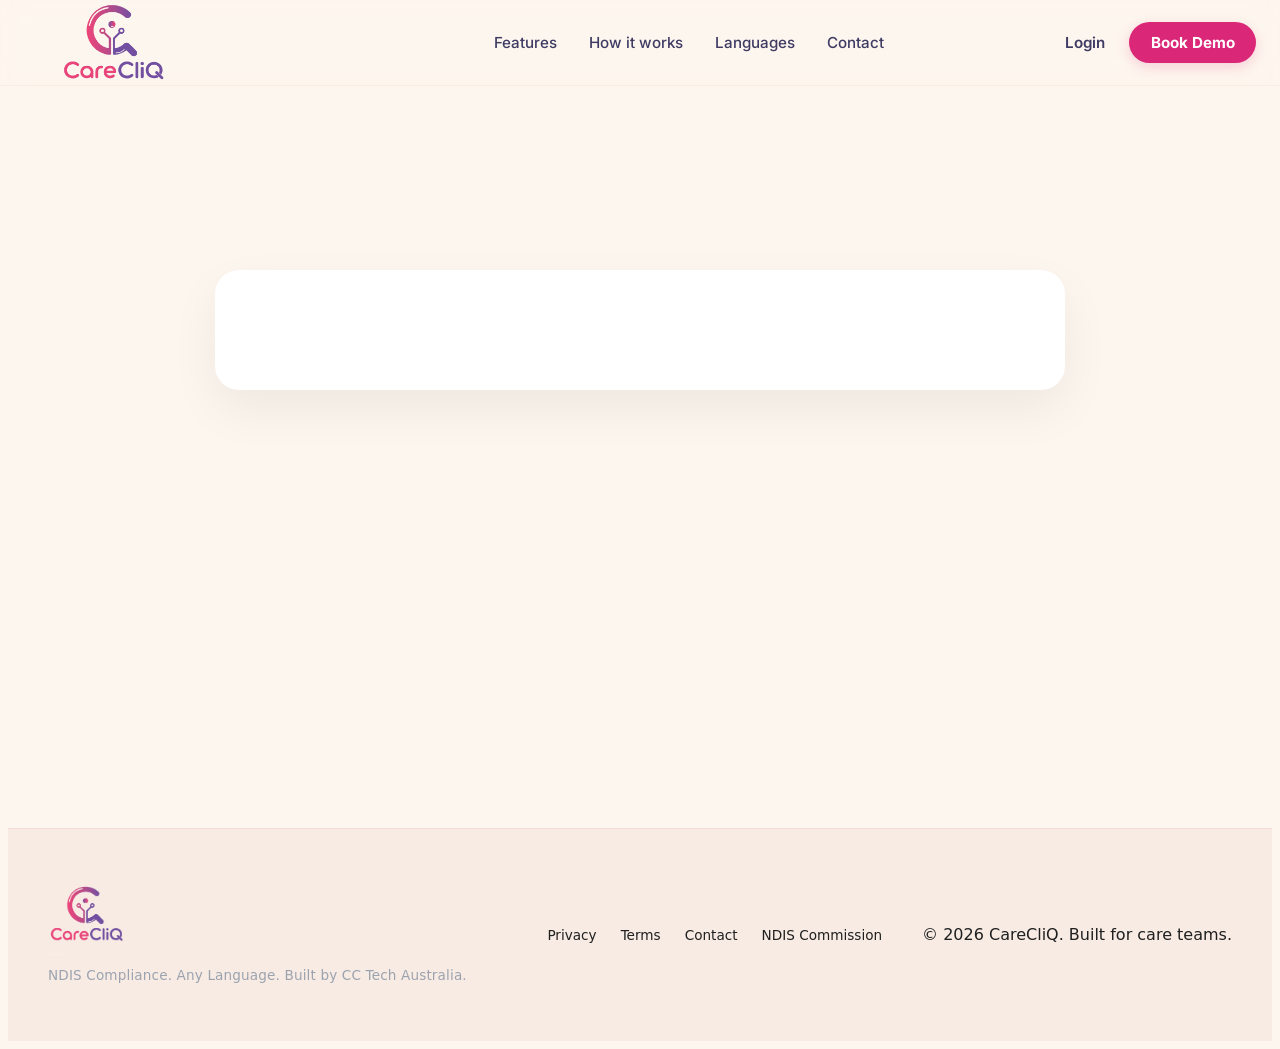
==== commit acab0a4d: "Add editable information pages CMS" ====
--- a/contact.html
+++ b/contact.html
@@ -4,7 +4,7 @@
 <meta charset="UTF-8">
 <meta name="viewport" content="width=device-width, initial-scale=1.0">
 
-<title>Privacy Policy | CareCliQ</title>
+<title>Contact | CareCliQ</title>
 
 <link rel="stylesheet" href="styles.css">
 
@@ -12,29 +12,52 @@
 
 </head>
 
-<body>
+<body data-info-page="contact">
 
 <header class="carecliq-master-header">
   <div class="header-container">
-    
-   <a href="#" class="header-logo" aria-label="CareCliQ Home">
-    <img src="./images/logo2.png" alt="CareCliQ Logo" class="header-logo-img">
-</a>
-    <!-- Mobile Menu Hamburger Button Toggle Trigger -->
-    <button class="mobile-menu-trigger" aria-label="Toggle Navigation Menu" aria-expanded="false" id="menuTrigger">
+
+    <a href="index.html" class="header-logo" aria-label="CareCliQ Home">
+      <img
+        src="./images/logo2.png"
+        alt="CareCliQ Logo"
+        class="header-logo-img"
+      >
+    </a>
+
+    <button
+      class="mobile-menu-trigger"
+      aria-label="Toggle navigation menu"
+      aria-expanded="false"
+      aria-controls="headerNav"
+      id="menuTrigger"
+      type="button"
+    >
       <span class="hamburger-bar"></span>
       <span class="hamburger-bar"></span>
       <span class="hamburger-bar"></span>
     </button>
-      
+
+    <nav
+      class="header-navigation-wrapper"
+      id="headerNav"
+      aria-label="Main navigation"
+    >
+      <div class="nav-links-center">
+        <a href="index.html#features">Features</a>
+        <a href="index.html#how-it-works">How it works</a>
+        <a href="index.html#languages">Languages</a>
+        <a href="contact.html">Contact</a>
+      </div>
+
       <div class="nav-actions-right">
-         <a href="login.html" class="btn-login-link">
-    Login
-  </a>
+        <a href="login.html" class="btn-login-link">
+          Login
+        </a>
 
-  <a href="book-demo.html" class="btn-action-pill">
-    Book Demo
-  </a>
+        <a href="book-demo.html" class="btn-action-pill">
+          Book Demo
+        </a>
       </div>
     </nav>
 
@@ -47,41 +70,17 @@
 <section class="info-hero">
 
 <h1>
-Contact
-<span>CareCliQ</span>
+    <span id="infoPageTitle"></span>
+    <span id="infoPageHighlight"></span>
 </h1>
 
-<p>
-Connect with our team for support, partnerships, and questions about our platform.
-</p>
+<p id="infoPageDescription"></p>
 
 </section>
 
-<section class="info-content">
-
-<h2>Contact CareCliQ</h2>
-
-<p>
-Have questions about our platform or services? Our team is ready to help.
-</p>
-
-
-<div class="contact-card">
-
-<p>
-Email:
-support@carecliq.com
-</p>
-
-
-<p>
-Australia
-</p>
-
-
-</div>
-
-
+<section
+    class="info-content"
+    id="infoPageContent">
 </section>
 
 </main>
@@ -121,5 +120,36 @@
   </div>
 </footer>
 
+<script>
+document.addEventListener("DOMContentLoaded", function () {
+
+  const menuTrigger =
+    document.getElementById("menuTrigger");
+
+  const headerNav =
+    document.getElementById("headerNav");
+
+  if (!menuTrigger || !headerNav) {
+    return;
+  }
+
+  menuTrigger.addEventListener("click", function () {
+
+    const isOpen =
+      headerNav.classList.toggle("mobile-open");
+
+    menuTrigger.setAttribute(
+      "aria-expanded",
+      String(isOpen)
+    );
+
+  });
+
+});
+</script>
+
+<script src="config.js"></script>
+<script src="information-pages.js"></script>
+
 </body>
 </html>
--- a/styles.css
+++ b/styles.css
@@ -3727,4 +3727,167 @@
     transform: none !important;
   }
 
+}
+
+/* =====================================
+   INFORMATION PAGES
+===================================== */
+
+.info-page {
+    width: 100%;
+    min-height: 70vh;
+    padding-top: 110px;
+}
+
+.info-hero,
+.info-content {
+    width: min(100% - 40px, 960px);
+    margin-inline: auto;
+}
+
+.info-hero {
+    padding: 80px 0 48px;
+}
+
+.info-hero h1 {
+    margin: 0;
+    font-size: clamp(2.8rem, 8vw, 5.5rem);
+    line-height: 1;
+    letter-spacing: -0.05em;
+    overflow-wrap: anywhere;
+}
+
+.info-hero h1 span {
+    display: block;
+}
+
+.info-hero p {
+    max-width: 650px;
+    margin-top: 24px;
+    font-size: 1.1rem;
+    line-height: 1.7;
+}
+
+.info-content {
+    padding: 20px 0 100px;
+}
+
+.info-content h2 {
+    margin-top: 42px;
+    margin-bottom: 12px;
+    font-size: clamp(1.4rem, 4vw, 2rem);
+}
+
+.info-content p {
+    max-width: 760px;
+    line-height: 1.8;
+    overflow-wrap: anywhere;
+}
+
+.contact-card {
+    width: 100%;
+    max-width: 620px;
+    margin-top: 30px;
+    padding: 30px;
+    border-radius: 24px;
+    background: #ffffff;
+}
+
+@media (max-width: 768px) {
+
+    .info-page {
+        padding-top: 80px;
+    }
+
+    .info-hero,
+    .info-content {
+        width: min(100% - 32px, 960px);
+    }
+
+    .info-hero {
+        padding: 52px 0 28px;
+    }
+
+    .info-hero h1 {
+        font-size: clamp(2.4rem, 14vw, 4rem);
+        line-height: 1.02;
+    }
+
+    .info-hero p {
+        font-size: 1rem;
+        margin-top: 18px;
+    }
+
+    .info-content {
+        padding-bottom: 70px;
+    }
+
+    .info-content h2 {
+        margin-top: 32px;
+    }
+
+    .contact-card {
+        padding: 22px;
+    }
+
+    .header-container {
+        position: relative;
+    }
+
+    .mobile-menu-trigger {
+        display: flex;
+    }
+
+    .header-navigation-wrapper {
+        display: none;
+        position: absolute;
+        top: calc(100% + 12px);
+        left: 16px;
+        right: 16px;
+        padding: 20px;
+        border-radius: 20px;
+        background: #ffffff;
+        box-shadow: 0 20px 50px rgba(0, 0, 0, 0.12);
+        z-index: 1000;
+    }
+
+    .header-navigation-wrapper.mobile-open {
+        display: flex;
+        flex-direction: column;
+        gap: 20px;
+    }
+
+    .nav-links-center,
+    .nav-actions-right {
+        display: flex;
+        flex-direction: column;
+        width: 100%;
+        gap: 12px;
+    }
+
+    .nav-links-center a,
+    .nav-actions-right a {
+        width: 100%;
+        text-align: center;
+    }
+
+    .footer-container,
+    .footer-left-brand,
+    .footer-right-links,
+    .footer-nav {
+        flex-direction: column;
+        align-items: flex-start;
+    }
+
+    .footer-container {
+        gap: 28px;
+    }
+
+    .footer-nav {
+        gap: 14px;
+    }
+
+    .footer-em-dash {
+        display: none;
+    }
 }
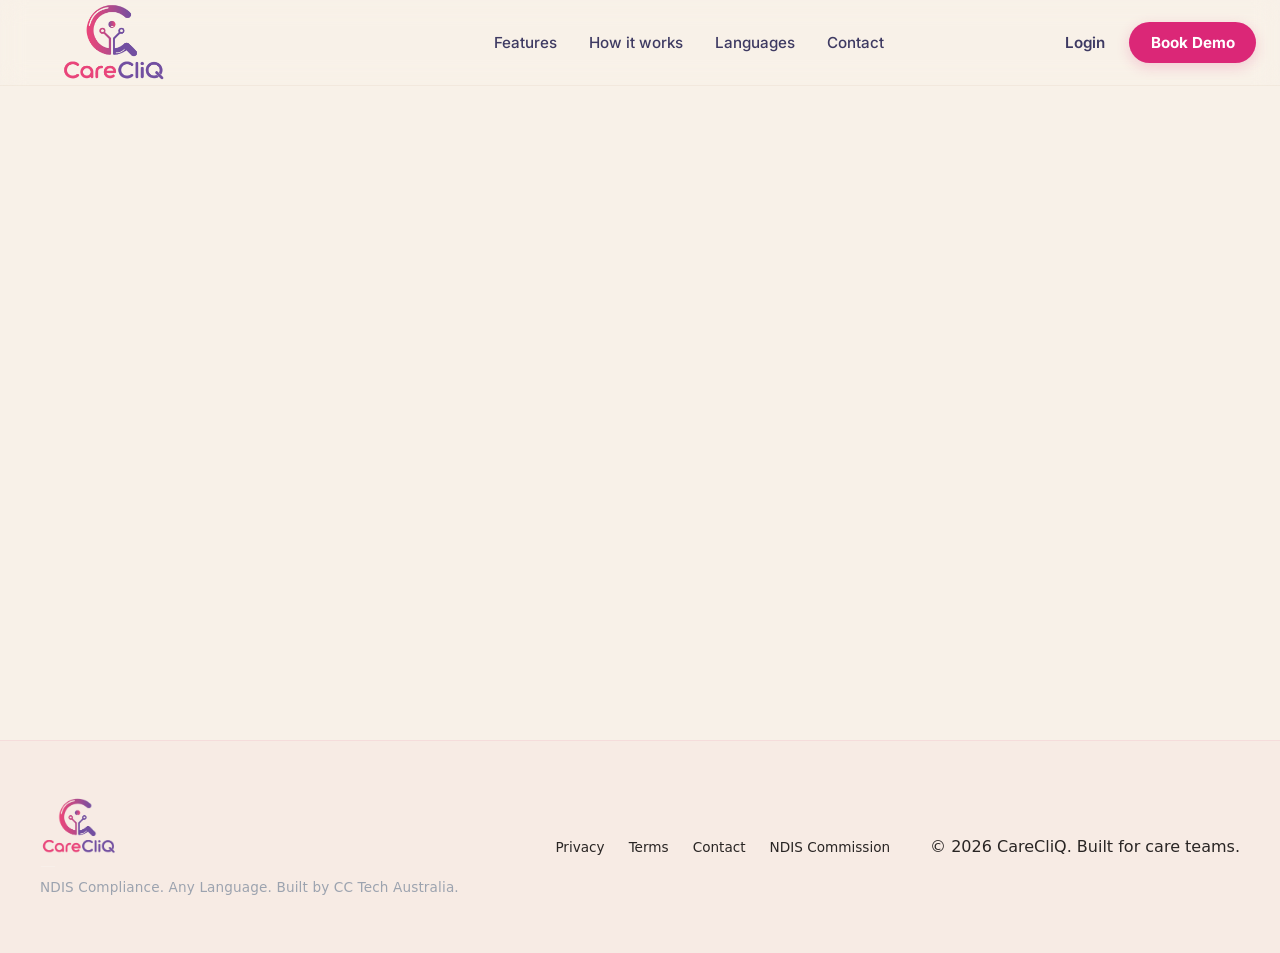
==== commit 7561c309: "Rebuild responsive information page layout" ====
--- a/contact.html
+++ b/contact.html
@@ -12,7 +12,7 @@
 
 </head>
 
-<body data-info-page="contact">
+<body class="information-page" data-info-page="contact">
 
 <header class="carecliq-master-header">
   <div class="header-container">
@@ -65,23 +65,34 @@
 </header>
 
 
-<main class="info-page">
+<main class="information-main">
 
-<section class="info-hero">
+  <section class="information-hero">
 
-<h1>
-    <span id="infoPageTitle"></span>
-    <span id="infoPageHighlight"></span>
-</h1>
+    <div class="information-container">
 
-<p id="infoPageDescription"></p>
+      <h1 class="information-title">
+        <span id="infoPageTitle"></span>
+        <span id="infoPageHighlight"></span>
+      </h1>
 
-</section>
+      <p
+        class="information-intro"
+        id="infoPageDescription"
+      ></p>
 
-<section
-    class="info-content"
-    id="infoPageContent">
-</section>
+    </div>
+
+  </section>
+
+  <section class="information-body">
+
+    <div
+      class="information-container information-content"
+      id="infoPageContent"
+    ></div>
+
+  </section>
 
 </main>
 
--- a/styles.css
+++ b/styles.css
@@ -3730,164 +3730,251 @@
 }
 
 /* =====================================
-   INFORMATION PAGES
+   CARECLIQ INFORMATION PAGES
 ===================================== */
 
-.info-page {
+.information-page {
+    margin: 0;
+    min-height: 100vh;
+    background: #f8f1e8;
+    color: #292524;
+    overflow-x: hidden;
+}
+
+.information-page *,
+.information-page *::before,
+.information-page *::after {
+    box-sizing: border-box;
+}
+
+.information-main {
     width: 100%;
-    min-height: 70vh;
-    padding-top: 110px;
-}
-
-.info-hero,
-.info-content {
-    width: min(100% - 40px, 960px);
+    min-height: calc(100vh - 160px);
+    padding-top: 96px;
+}
+
+.information-container {
+    width: min(100% - 48px, 960px);
     margin-inline: auto;
 }
 
-.info-hero {
-    padding: 80px 0 48px;
-}
-
-.info-hero h1 {
+.information-hero {
+    padding: 72px 0 48px;
+}
+
+.information-hero .information-container {
+    display: flex;
+    flex-direction: column;
+    align-items: flex-start;
+}
+
+.information-title {
+    width: 100%;
+    max-width: 720px;
     margin: 0;
-    font-size: clamp(2.8rem, 8vw, 5.5rem);
-    line-height: 1;
-    letter-spacing: -0.05em;
+    font-family: "Plus Jakarta Sans", sans-serif;
+    font-size: clamp(3.4rem, 5.8vw, 5.5rem);
+    font-weight: 700;
+    line-height: 1.02;
+    letter-spacing: -0.045em;
+    text-align: left;
+}
+
+.information-title span {
+    display: inline;
+}
+
+.information-title span:last-child {
+    margin-left: 0.18em;
+    color: #db2777;
+}
+
+.information-intro {
+    max-width: 620px;
+    margin: 24px 0 0;
+}
+.information-title span:last-child {
+    color: #db2777;
+}
+
+.information-intro {
+    max-width: 680px;
+    margin: 28px 0 0;
+    font-family: "Inter", sans-serif;
+    font-size: 1.1rem;
+    line-height: 1.75;
+    color: #57534e;
+}
+
+.information-body {
+    padding: 12px 0 100px;
+}
+
+.information-content {
+    display: grid;
+    gap: 26px;
+}
+
+.information-content .info-section {
+    width: 100%;
+    padding: 32px;
+    border: 1px solid rgba(41, 37, 36, 0.08);
+    border-radius: 24px;
+    background: rgba(255, 255, 255, 0.72);
+}
+
+.information-content h2 {
+    margin: 0 0 14px;
+    font-family: "Plus Jakarta Sans", sans-serif;
+    font-size: clamp(1.35rem, 2.4vw, 1.8rem);
+    line-height: 1.25;
+    color: #292524;
+}
+
+.information-content p {
+    margin: 0;
+    font-family: "Inter", sans-serif;
+    font-size: 1rem;
+    line-height: 1.8;
+    color: #57534e;
     overflow-wrap: anywhere;
 }
 
-.info-hero h1 span {
-    display: block;
-}
-
-.info-hero p {
-    max-width: 650px;
-    margin-top: 24px;
-    font-size: 1.1rem;
-    line-height: 1.7;
-}
-
-.info-content {
-    padding: 20px 0 100px;
-}
-
-.info-content h2 {
-    margin-top: 42px;
-    margin-bottom: 12px;
-    font-size: clamp(1.4rem, 4vw, 2rem);
-}
-
-.info-content p {
-    max-width: 760px;
-    line-height: 1.8;
+.information-content .contact-card {
+    width: 100%;
+    padding: 32px;
+    border: 1px solid rgba(41, 37, 36, 0.08);
+    border-radius: 24px;
+    background: rgba(255, 255, 255, 0.82);
+}
+
+.information-content .contact-card a {
+    color: #db2777;
+    font-weight: 600;
+    text-decoration: none;
     overflow-wrap: anywhere;
 }
 
-.contact-card {
-    width: 100%;
-    max-width: 620px;
-    margin-top: 30px;
-    padding: 30px;
-    border-radius: 24px;
-    background: #ffffff;
-}
+
+/* =====================================
+   TABLET
+===================================== */
+
+@media (min-width: 769px) and (max-width: 1024px) {
+
+    .information-main {
+        padding-top: 88px;
+    }
+
+    .information-container {
+        width: min(100% - 56px, 860px);
+    }
+
+    .information-hero {
+        padding: 58px 0 40px;
+    }
+
+    .information-title {
+        max-width: 680px;
+        font-size: clamp(3.2rem, 7vw, 4.8rem);
+        line-height: 1.04;
+    }
+
+    .information-title span {
+        display: inline;
+    }
+
+    .information-intro {
+        max-width: 590px;
+        font-size: 1.05rem;
+    }
+
+    .information-body {
+        padding-bottom: 80px;
+    }
+}
+
+
+/* =====================================
+   MOBILE
+===================================== */
 
 @media (max-width: 768px) {
 
-    .info-page {
-        padding-top: 80px;
+    .information-main {
+        padding-top: 72px;
     }
 
-    .info-hero,
-    .info-content {
-        width: min(100% - 32px, 960px);
+    .information-container {
+        width: calc(100% - 32px);
     }
 
-    .info-hero {
-        padding: 52px 0 28px;
+    .information-hero {
+        padding: 44px 0 28px;
     }
 
-    .info-hero h1 {
-        font-size: clamp(2.4rem, 14vw, 4rem);
-        line-height: 1.02;
+    .information-title {
+        width: 100%;
+        max-width: 100%;
+        margin: 0;
+        font-size: clamp(2.45rem, 11vw, 3.6rem);
+        line-height: 1.05;
+        letter-spacing: -0.035em;
+        text-align: left;
     }
 
-    .info-hero p {
+    .information-title span {
+        display: block;
+    }
+
+    .information-title span:last-child {
+        margin-left: 0;
+    }
+
+    .information-intro {
+        margin-top: 20px;
         font-size: 1rem;
-        margin-top: 18px;
+        line-height: 1.65;
     }
 
-    .info-content {
-        padding-bottom: 70px;
+    .information-body {
+        padding: 4px 0 64px;
     }
 
-    .info-content h2 {
-        margin-top: 32px;
+    .information-content {
+        gap: 16px;
     }
 
-    .contact-card {
-        padding: 22px;
+    .information-content .info-section,
+    .information-content .contact-card {
+        padding: 22px 20px;
+        border-radius: 18px;
     }
 
-    .header-container {
-        position: relative;
+    .information-content h2 {
+        margin-bottom: 10px;
+        font-size: 1.35rem;
     }
 
-    .mobile-menu-trigger {
-        display: flex;
+    .information-content p {
+        font-size: 0.98rem;
+        line-height: 1.7;
     }
-
-    .header-navigation-wrapper {
-        display: none;
-        position: absolute;
-        top: calc(100% + 12px);
-        left: 16px;
-        right: 16px;
-        padding: 20px;
-        border-radius: 20px;
-        background: #ffffff;
-        box-shadow: 0 20px 50px rgba(0, 0, 0, 0.12);
-        z-index: 1000;
+}
+
+@media (max-width: 420px) {
+
+    .information-container {
+        width: calc(100% - 24px);
     }
 
-    .header-navigation-wrapper.mobile-open {
-        display: flex;
-        flex-direction: column;
-        gap: 20px;
+    .information-title {
+        font-size: clamp(2.15rem, 11vw, 3rem);
+        line-height: 1.08;
     }
 
-    .nav-links-center,
-    .nav-actions-right {
-        display: flex;
-        flex-direction: column;
-        width: 100%;
-        gap: 12px;
-    }
-
-    .nav-links-center a,
-    .nav-actions-right a {
-        width: 100%;
-        text-align: center;
-    }
-
-    .footer-container,
-    .footer-left-brand,
-    .footer-right-links,
-    .footer-nav {
-        flex-direction: column;
-        align-items: flex-start;
-    }
-
-    .footer-container {
-        gap: 28px;
-    }
-
-    .footer-nav {
-        gap: 14px;
-    }
-
-    .footer-em-dash {
-        display: none;
+    .information-content .info-section,
+    .information-content .contact-card {
+        padding: 20px 16px;
     }
 }
